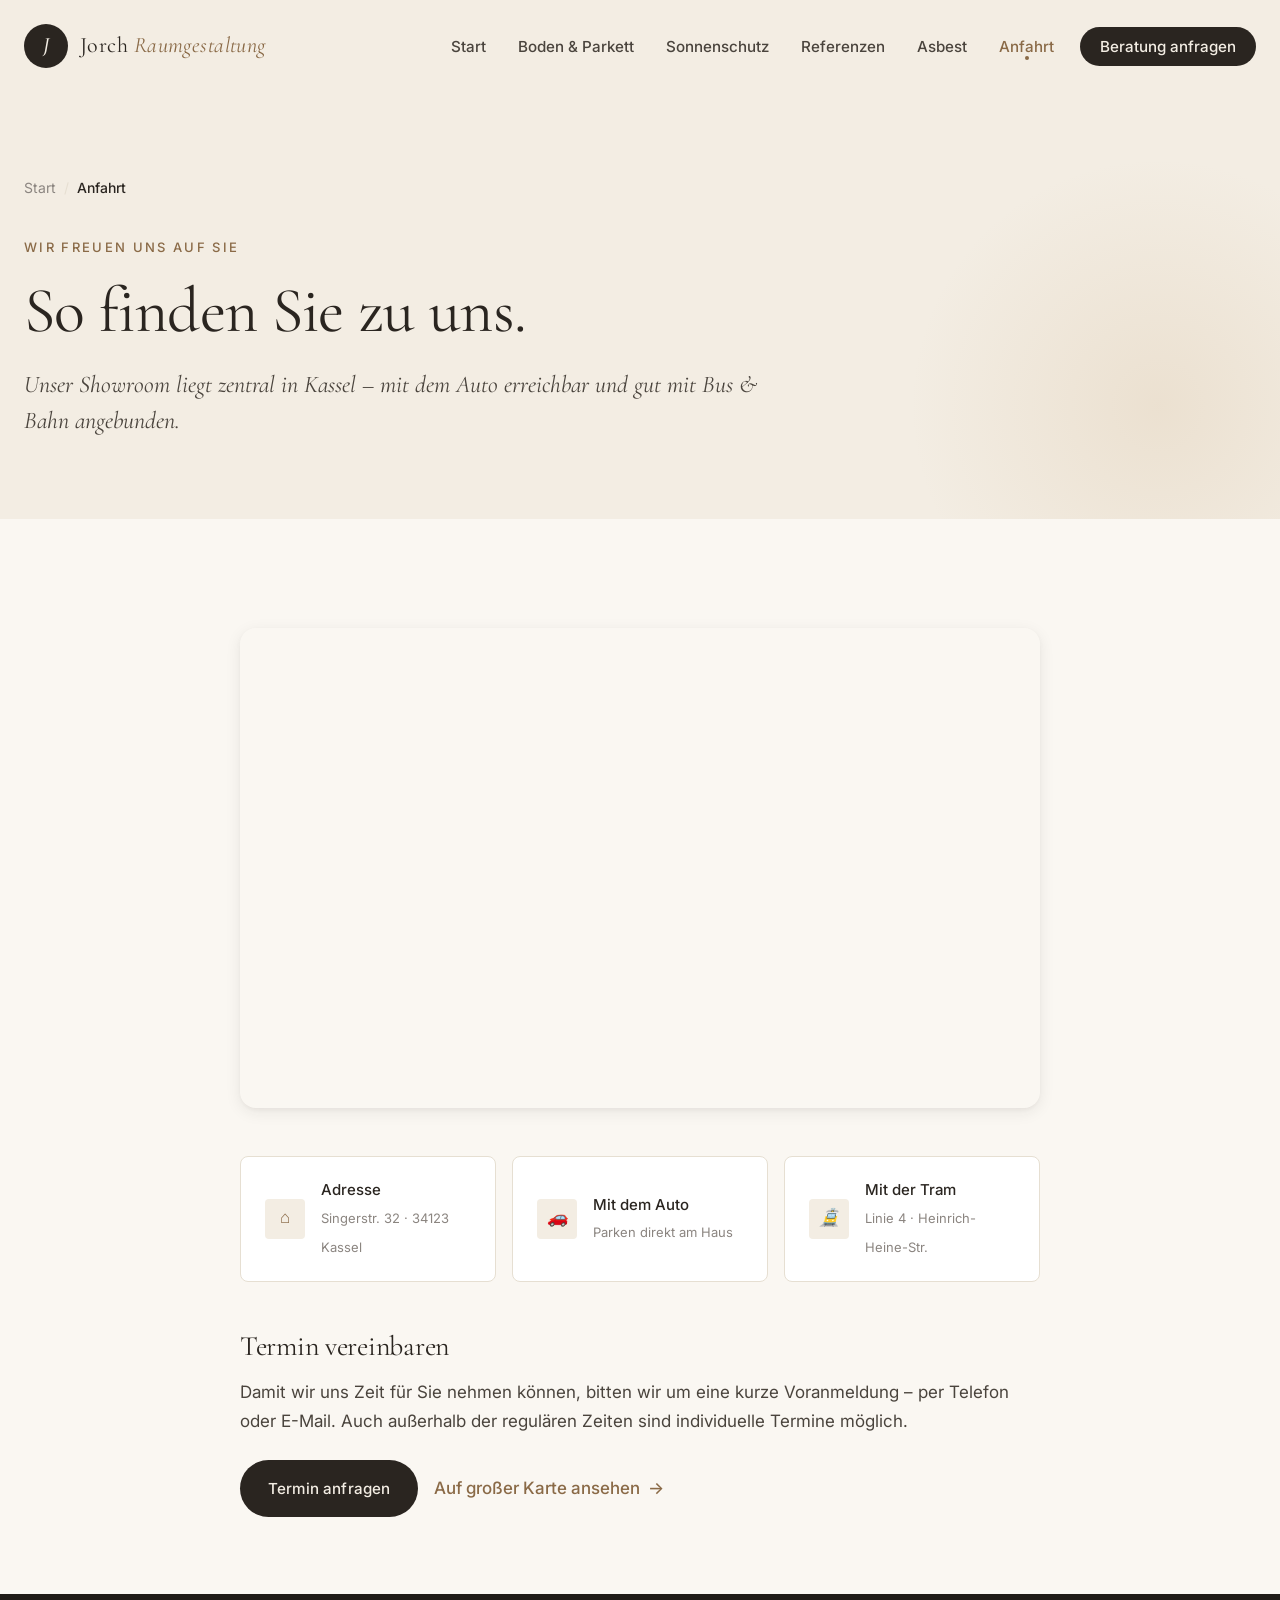
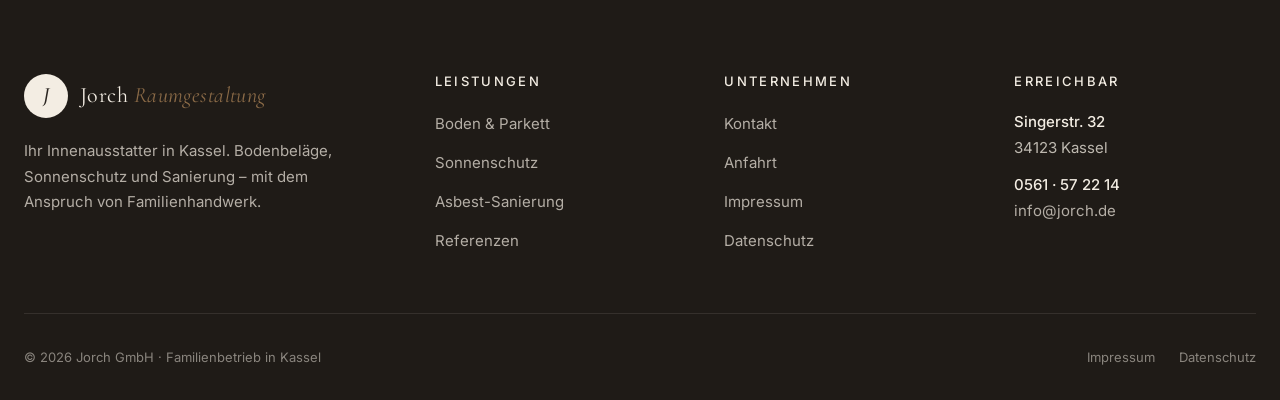
==== anfahrt/index.html @ 253e64a2 "Jorch GmbH website redesign - initial deploy" ====
<!DOCTYPE html>
<html lang="de">
<head>
<meta charset="utf-8">
<meta name="viewport" content="width=device-width, initial-scale=1.0">
<title>Anfahrt · Jorch GmbH Kassel</title>
<meta name="description" content="So finden Sie zu uns: Singerstr. 32, 34123 Kassel. Anfahrt mit Auto, Bahn oder zu Fuß.">

<link rel="preconnect" href="https://fonts.googleapis.com">
<link rel="preconnect" href="https://fonts.gstatic.com" crossorigin>
<link href="https://fonts.googleapis.com/css2?family=Cormorant+Garamond:ital,wght@0,400;0,500;0,600;1,400;1,500&family=Inter:wght@400;500;600&display=swap" rel="stylesheet">
<link href="/assets/css/style.css" rel="stylesheet">
</head>
<body>

<header class="site-header">
  <div class="container">
    <nav class="nav">
      <a href="/index.html" class="brand">
        <span class="brand-mark">J</span>
        <span class="brand-name">Jorch <span>Raumgestaltung</span></span>
      </a>
      <ul class="nav-menu">
        <li><a href="/index.html">Start</a></li>
        <li><a href="/boden-parkett/index.html">Boden &amp; Parkett</a></li>
        <li><a href="/sonnenschutz/index.html">Sonnenschutz</a></li>
        <li><a href="/vorher-nachher/index.html">Referenzen</a></li>
        <li><a href="/asbest/index.html">Asbest</a></li>
        <li><a href="/anfahrt/index.html" class="active">Anfahrt</a></li>
        <li><a href="/kontakt/index.html" class="nav-cta">Beratung anfragen</a></li>
      </ul>
      <button class="nav-toggle" aria-label="Menü"><span></span></button>
    </nav>
  </div>
</header>

<section class="subpage-hero">
  <div class="container">
    <div class="subpage-hero-content fade-up">
      <div class="breadcrumb">
        <a href="/index.html">Start</a>
        <span class="breadcrumb-sep">/</span>
        <span class="breadcrumb-current">Anfahrt</span>
      </div>
      <span class="eyebrow">Wir freuen uns auf Sie</span>
      <h1>So finden Sie zu uns.</h1>
      <p class="lede">Unser Showroom liegt zentral in Kassel – mit dem Auto erreichbar und gut mit Bus &amp; Bahn angebunden.</p>
    </div>
  </div>
</section>

<section class="subpage-content">
  <div class="container">
    <div class="content-block reveal">
      <div class="map-frame">
        <iframe
          src="https://www.openstreetmap.org/export/embed.html?bbox=9.5260%2C51.2880%2C9.5430%2C51.2960&amp;layer=mapnik&amp;marker=51.292185%2C9.534381"
          loading="lazy"
          title="Karte zur Jorch GmbH, Singerstraße 32, Kassel"></iframe>
      </div>

      <div class="materials">
        <div class="material-chip">
          <div class="material-chip-icon">⌂</div>
          <div>
            <strong>Adresse</strong>
            <span>Singerstr. 32 · 34123 Kassel</span>
          </div>
        </div>
        <div class="material-chip">
          <div class="material-chip-icon">🚗</div>
          <div>
            <strong>Mit dem Auto</strong>
            <span>Parken direkt am Haus</span>
          </div>
        </div>
        <div class="material-chip">
          <div class="material-chip-icon">🚊</div>
          <div>
            <strong>Mit der Tram</strong>
            <span>Linie 4 · Heinrich-Heine-Str.</span>
          </div>
        </div>
      </div>

      <h3>Termin vereinbaren</h3>
      <p>Damit wir uns Zeit für Sie nehmen können, bitten wir um eine kurze Voranmeldung – per Telefon oder E-Mail. Auch außerhalb der regulären Zeiten sind individuelle Termine möglich.</p>

      <div class="hero-actions" style="margin-top:1.5rem;">
        <a href="/kontakt/index.html" class="btn btn-primary">Termin anfragen</a>
        <a href="https://www.openstreetmap.org/?mlat=51.292185&amp;mlon=9.534381#map=18/51.292185/9.534381" target="_blank" rel="noopener" class="btn-link">Auf großer Karte ansehen</a>
      </div>
    </div>
  </div>
</section>

<footer class="site-footer">
  <div class="container">
    <div class="footer-grid">
      <div class="footer-brand">
        <div class="brand">
          <span class="brand-mark">J</span>
          <span class="brand-name">Jorch <span>Raumgestaltung</span></span>
        </div>
        <p>Ihr Innenausstatter in Kassel. Bodenbeläge, Sonnenschutz und Sanierung – mit dem Anspruch von Familienhandwerk.</p>
      </div>
      <div class="footer-col">
        <h4>Leistungen</h4>
        <ul>
          <li><a href="/boden-parkett/index.html">Boden &amp; Parkett</a></li>
          <li><a href="/sonnenschutz/index.html">Sonnenschutz</a></li>
          <li><a href="/asbest/index.html">Asbest-Sanierung</a></li>
          <li><a href="/vorher-nachher/index.html">Referenzen</a></li>
        </ul>
      </div>
      <div class="footer-col">
        <h4>Unternehmen</h4>
        <ul>
          <li><a href="/kontakt/index.html">Kontakt</a></li>
          <li><a href="/anfahrt/index.html">Anfahrt</a></li>
          <li><a href="/impressum/index.html">Impressum</a></li>
          <li><a href="/datenschutz/index.html">Datenschutz</a></li>
        </ul>
      </div>
      <div class="footer-col">
        <h4>Erreichbar</h4>
        <div class="footer-contact-line">
          <div>
            <strong>Singerstr. 32</strong>
            34123 Kassel
          </div>
        </div>
        <div class="footer-contact-line">
          <div>
            <strong>0561 · 57 22 14</strong>
            <a href="mailto:info@jorch.de">info@jorch.de</a>
          </div>
        </div>
      </div>
    </div>
    <div class="footer-bottom">
      <span>© 2026 Jorch GmbH · Familienbetrieb in Kassel</span>
      <div class="footer-bottom-links">
        <a href="/impressum/index.html">Impressum</a>
        <a href="/datenschutz/index.html">Datenschutz</a>
      </div>
    </div>
  </div>
</footer>

<script src="/assets/js/main.js"></script>
</body>
</html>
---- assets/css/style.css ----
/* ===========================================================
   Jorch GmbH – Raumgestaltung
   Modern, warm, handcrafted aesthetic
   =========================================================== */

:root {
  /* Warm earthy palette - inspired by natural wood, linen, stone */
  --color-bg: #faf7f2;
  --color-surface: #ffffff;
  --color-cream: #f3ede3;
  --color-sand: #e8ddc9;
  --color-clay: #c9a87c;
  --color-walnut: #8a6a47;
  --color-charcoal: #2a2520;
  --color-graphite: #4a443d;
  --color-muted: #8b8580;
  --color-line: #e6dfd2;

  --color-accent: #b8855a;
  --color-accent-dark: #9a6e47;

  --font-display: "Cormorant Garamond", "Playfair Display", Georgia, serif;
  --font-body: "Inter", -apple-system, BlinkMacSystemFont, "Segoe UI", sans-serif;

  --radius-sm: 4px;
  --radius-md: 8px;
  --radius-lg: 16px;

  --shadow-sm: 0 1px 3px rgba(42, 37, 32, 0.06), 0 1px 2px rgba(42, 37, 32, 0.04);
  --shadow-md: 0 4px 16px rgba(42, 37, 32, 0.08), 0 2px 4px rgba(42, 37, 32, 0.04);
  --shadow-lg: 0 24px 48px rgba(42, 37, 32, 0.12), 0 8px 16px rgba(42, 37, 32, 0.06);

  --max-width: 1280px;
  --content-width: 760px;

  --transition: 0.4s cubic-bezier(0.4, 0, 0.2, 1);
}

/* Reset */
*, *::before, *::after { box-sizing: border-box; margin: 0; padding: 0; }
html { scroll-behavior: smooth; -webkit-text-size-adjust: 100%; }
body {
  font-family: var(--font-body);
  font-size: 17px;
  line-height: 1.7;
  color: var(--color-graphite);
  background: var(--color-bg);
  -webkit-font-smoothing: antialiased;
  -moz-osx-font-smoothing: grayscale;
}
img, picture, svg { display: block; max-width: 100%; height: auto; }
a { color: var(--color-walnut); text-decoration: none; transition: color var(--transition); }
a:hover { color: var(--color-accent); }
button { font-family: inherit; cursor: pointer; border: none; background: none; }

/* Typography */
h1, h2, h3, h4 { font-family: var(--font-display); font-weight: 400; color: var(--color-charcoal); letter-spacing: -0.01em; line-height: 1.15; }
h1 { font-size: clamp(2.5rem, 5vw, 4.25rem); }
h2 { font-size: clamp(1.875rem, 3.5vw, 2.75rem); }
h3 { font-size: clamp(1.375rem, 2.2vw, 1.75rem); }
h4 { font-size: 1.15rem; font-weight: 500; font-family: var(--font-body); letter-spacing: 0.02em; text-transform: uppercase; }

.eyebrow {
  font-family: var(--font-body);
  font-size: 0.8125rem;
  letter-spacing: 0.18em;
  text-transform: uppercase;
  color: var(--color-walnut);
  font-weight: 500;
  margin-bottom: 1rem;
  display: inline-block;
}

.lede {
  font-family: var(--font-display);
  font-size: clamp(1.25rem, 2vw, 1.5rem);
  line-height: 1.5;
  color: var(--color-graphite);
  font-style: italic;
  font-weight: 400;
}

/* Container */
.container { width: 100%; max-width: var(--max-width); margin: 0 auto; padding: 0 1.5rem; }
.container-narrow { max-width: var(--content-width); margin: 0 auto; padding: 0 1.5rem; }

/* Section spacing */
.section { padding: clamp(4rem, 10vw, 8rem) 0; }
.section-tight { padding: clamp(3rem, 6vw, 5rem) 0; }

/* ===========================================================
   Header / Navigation
   =========================================================== */
.site-header {
  position: fixed;
  top: 0; left: 0; right: 0;
  z-index: 100;
  padding: 1.5rem 0;
  background: rgba(250, 247, 242, 0);
  transition: all var(--transition);
}
.site-header.scrolled {
  background: rgba(250, 247, 242, 0.95);
  backdrop-filter: saturate(180%) blur(20px);
  -webkit-backdrop-filter: saturate(180%) blur(20px);
  padding: 0.875rem 0;
  box-shadow: 0 1px 0 var(--color-line);
}
.nav { display: flex; align-items: center; justify-content: space-between; gap: 2rem; }
.brand { display: flex; align-items: center; gap: 0.75rem; }
.brand-mark {
  width: 44px; height: 44px;
  background: var(--color-charcoal);
  color: var(--color-cream);
  border-radius: 50%;
  display: grid;
  place-items: center;
  font-family: var(--font-display);
  font-size: 1.375rem;
  font-style: italic;
  font-weight: 500;
}
.brand-name {
  font-family: var(--font-display);
  font-size: 1.375rem;
  color: var(--color-charcoal);
  letter-spacing: 0.02em;
}
.brand-name span { font-style: italic; color: var(--color-walnut); }

.nav-menu { display: flex; align-items: center; gap: 0.25rem; list-style: none; }
.nav-menu a {
  color: var(--color-graphite);
  font-size: 0.95rem;
  font-weight: 500;
  padding: 0.5rem 0.875rem;
  border-radius: var(--radius-sm);
  transition: all 0.2s ease;
  position: relative;
}
.nav-menu a:hover { color: var(--color-charcoal); background: rgba(184, 133, 90, 0.08); }
.nav-menu a.active { color: var(--color-walnut); }
.nav-menu a.active::after {
  content: "";
  position: absolute;
  bottom: 0.25rem; left: 50%;
  transform: translateX(-50%);
  width: 4px; height: 4px;
  background: var(--color-walnut);
  border-radius: 50%;
}

.nav-cta {
  background: var(--color-charcoal);
  color: var(--color-cream) !important;
  padding: 0.625rem 1.25rem !important;
  border-radius: 999px !important;
  margin-left: 0.5rem;
  transition: all var(--transition);
}
.nav-cta:hover { background: var(--color-walnut) !important; transform: translateY(-1px); }

.nav-toggle {
  display: none;
  width: 44px; height: 44px;
  border-radius: 50%;
  background: var(--color-cream);
  align-items: center;
  justify-content: center;
}
.nav-toggle span {
  display: block;
  width: 18px; height: 1.5px;
  background: var(--color-charcoal);
  position: relative;
}
.nav-toggle span::before, .nav-toggle span::after {
  content: ""; position: absolute; left: 0;
  width: 18px; height: 1.5px;
  background: var(--color-charcoal);
  transition: transform var(--transition);
}
.nav-toggle span::before { top: -6px; }
.nav-toggle span::after { top: 6px; }

/* ===========================================================
   Hero
   =========================================================== */
.hero {
  position: relative;
  min-height: 100vh;
  display: flex;
  align-items: center;
  padding: 8rem 0 4rem;
  overflow: hidden;
  background: var(--color-cream);
}
.hero-grid {
  display: grid;
  grid-template-columns: 1.05fr 1fr;
  gap: clamp(2rem, 6vw, 5rem);
  align-items: center;
}
.hero-text { max-width: 600px; }
.hero h1 {
  font-size: clamp(2.75rem, 6vw, 5rem);
  font-weight: 400;
  margin-bottom: 1.5rem;
}
.hero h1 em {
  font-style: italic;
  color: var(--color-walnut);
  font-weight: 400;
}
.hero p {
  font-size: 1.125rem;
  color: var(--color-graphite);
  margin-bottom: 2.5rem;
  max-width: 520px;
  line-height: 1.7;
}
.hero-actions { display: flex; flex-wrap: wrap; gap: 1rem; align-items: center; }

.btn {
  display: inline-flex;
  align-items: center;
  gap: 0.625rem;
  padding: 1rem 1.75rem;
  border-radius: 999px;
  font-weight: 500;
  font-size: 0.95rem;
  letter-spacing: 0.01em;
  transition: all var(--transition);
  white-space: nowrap;
}
.btn-primary {
  background: var(--color-charcoal);
  color: var(--color-cream);
}
.btn-primary:hover {
  background: var(--color-walnut);
  color: var(--color-cream);
  transform: translateY(-2px);
  box-shadow: var(--shadow-md);
}
.btn-secondary {
  background: transparent;
  color: var(--color-charcoal);
  border: 1px solid var(--color-charcoal);
}
.btn-secondary:hover {
  background: var(--color-charcoal);
  color: var(--color-cream);
}
.btn-link {
  color: var(--color-walnut);
  font-weight: 500;
  display: inline-flex;
  align-items: center;
  gap: 0.5rem;
  position: relative;
}
.btn-link::after {
  content: "→";
  transition: transform var(--transition);
}
.btn-link:hover::after { transform: translateX(4px); }

.hero-visual {
  position: relative;
  height: clamp(400px, 60vh, 640px);
}
.hero-image-main, .hero-image-secondary {
  position: absolute;
  border-radius: var(--radius-lg);
  overflow: hidden;
  box-shadow: var(--shadow-lg);
}
.hero-image-main {
  top: 0; left: 0;
  width: 78%;
  height: 88%;
}
.hero-image-secondary {
  bottom: 0; right: 0;
  width: 56%;
  height: 50%;
  border: 8px solid var(--color-cream);
}
.hero-image-main img, .hero-image-secondary img {
  width: 100%;
  height: 100%;
  object-fit: cover;
}

.hero-badge {
  position: absolute;
  background: var(--color-cream);
  padding: 1rem 1.25rem;
  border-radius: var(--radius-md);
  box-shadow: var(--shadow-md);
  display: flex;
  align-items: center;
  gap: 0.875rem;
  z-index: 2;
}
.hero-badge.top-left { top: 2rem; left: -1rem; }
.hero-badge-icon {
  width: 40px; height: 40px;
  border-radius: 50%;
  background: var(--color-clay);
  color: var(--color-charcoal);
  display: grid;
  place-items: center;
  font-weight: 600;
}
.hero-badge-text strong { display: block; font-size: 0.95rem; color: var(--color-charcoal); }
.hero-badge-text small { color: var(--color-muted); font-size: 0.8125rem; }

.hero-meta {
  display: flex;
  gap: 2.5rem;
  margin-top: 3rem;
  padding-top: 2rem;
  border-top: 1px solid var(--color-line);
}
.hero-meta-item strong {
  display: block;
  font-family: var(--font-display);
  font-size: 2rem;
  color: var(--color-charcoal);
  font-weight: 500;
  line-height: 1;
  margin-bottom: 0.375rem;
}
.hero-meta-item span { color: var(--color-muted); font-size: 0.875rem; }

/* Decorative elements */
.hero::before {
  content: "";
  position: absolute;
  top: -10%; right: -5%;
  width: 400px; height: 400px;
  background: radial-gradient(circle, rgba(201, 168, 124, 0.15), transparent 70%);
  z-index: 0;
}

/* ===========================================================
   Section: Intro / About
   =========================================================== */
.intro {
  background: var(--color-bg);
  position: relative;
}
.intro-content {
  display: grid;
  grid-template-columns: 1fr 1.2fr;
  gap: clamp(2rem, 6vw, 5rem);
  align-items: center;
}
.intro-image {
  position: relative;
  border-radius: var(--radius-lg);
  overflow: hidden;
  aspect-ratio: 4/5;
}
.intro-image img { width: 100%; height: 100%; object-fit: cover; }
.intro-image::after {
  content: "";
  position: absolute;
  inset: 0;
  background: linear-gradient(135deg, transparent 60%, rgba(42, 37, 32, 0.3));
}
.intro-text p { margin-bottom: 1.5rem; font-size: 1.0625rem; color: var(--color-graphite); }
.intro-text p:first-of-type { font-size: 1.25rem; line-height: 1.6; color: var(--color-charcoal); }

.intro-quote {
  margin-top: 2.5rem;
  padding: 1.75rem 2rem;
  background: var(--color-cream);
  border-left: 3px solid var(--color-walnut);
  border-radius: 0 var(--radius-md) var(--radius-md) 0;
  font-family: var(--font-display);
  font-style: italic;
  font-size: 1.25rem;
  line-height: 1.5;
  color: var(--color-charcoal);
}
.intro-quote cite { display: block; margin-top: 0.75rem; font-size: 0.9rem; font-style: normal; color: var(--color-muted); font-family: var(--font-body); }

/* ===========================================================
   Services Grid
   =========================================================== */
.services {
  background: var(--color-cream);
}
.section-head {
  text-align: center;
  max-width: 720px;
  margin: 0 auto 4rem;
}
.section-head h2 { margin-bottom: 1rem; }
.section-head p { color: var(--color-muted); font-size: 1.0625rem; }

.services-grid {
  display: grid;
  grid-template-columns: repeat(3, 1fr);
  gap: 2rem;
}
.service-card {
  background: var(--color-surface);
  border-radius: var(--radius-lg);
  overflow: hidden;
  transition: all var(--transition);
  box-shadow: var(--shadow-sm);
  display: flex;
  flex-direction: column;
}
.service-card:hover {
  transform: translateY(-6px);
  box-shadow: var(--shadow-lg);
}
.service-card-image {
  aspect-ratio: 4/3;
  overflow: hidden;
  position: relative;
}
.service-card-image img {
  width: 100%; height: 100%;
  object-fit: cover;
  transition: transform 0.8s ease;
}
.service-card:hover .service-card-image img { transform: scale(1.05); }
.service-card-image::after {
  content: "";
  position: absolute; inset: 0;
  background: linear-gradient(180deg, transparent 50%, rgba(42, 37, 32, 0.2));
}
.service-card-body {
  padding: 2rem;
  flex: 1;
  display: flex;
  flex-direction: column;
}
.service-card h3 {
  margin-bottom: 0.875rem;
  font-size: 1.5rem;
}
.service-card p {
  color: var(--color-muted);
  margin-bottom: 1.5rem;
  flex: 1;
}
.service-tags {
  display: flex;
  flex-wrap: wrap;
  gap: 0.5rem;
  margin-bottom: 1.5rem;
}
.service-tag {
  background: var(--color-cream);
  color: var(--color-graphite);
  padding: 0.375rem 0.75rem;
  border-radius: 999px;
  font-size: 0.8125rem;
  font-weight: 500;
}

/* ===========================================================
   Process / Steps
   =========================================================== */
.process { background: var(--color-bg); }
.process-grid {
  display: grid;
  grid-template-columns: repeat(4, 1fr);
  gap: 2rem;
  position: relative;
}
.process-step {
  position: relative;
  padding-top: 3rem;
}
.process-step::before {
  content: "";
  position: absolute;
  top: 1rem; left: 0;
  right: -2rem;
  height: 1px;
  background: linear-gradient(90deg, var(--color-line) 50%, transparent 50%);
  background-size: 12px 1px;
}
.process-step:last-child::before { display: none; }
.process-step-num {
  position: absolute;
  top: 0; left: 0;
  width: 2.25rem; height: 2.25rem;
  background: var(--color-charcoal);
  color: var(--color-cream);
  border-radius: 50%;
  display: grid;
  place-items: center;
  font-family: var(--font-display);
  font-size: 1rem;
  font-weight: 500;
  font-style: italic;
}
.process-step h3 {
  font-size: 1.375rem;
  margin-bottom: 0.625rem;
}
.process-step p {
  color: var(--color-muted);
  font-size: 0.9375rem;
}

/* ===========================================================
   Gallery / Showcase
   =========================================================== */
.showcase { background: var(--color-cream); }
.showcase-filter {
  display: flex;
  justify-content: center;
  gap: 0.5rem;
  flex-wrap: wrap;
  margin-bottom: 3rem;
}
.filter-btn {
  padding: 0.625rem 1.25rem;
  border-radius: 999px;
  font-size: 0.875rem;
  font-weight: 500;
  color: var(--color-graphite);
  background: var(--color-surface);
  border: 1px solid var(--color-line);
  transition: all var(--transition);
}
.filter-btn:hover { background: var(--color-sand); border-color: var(--color-sand); }
.filter-btn.active { background: var(--color-charcoal); color: var(--color-cream); border-color: var(--color-charcoal); }

.gallery-grid {
  display: grid;
  grid-template-columns: repeat(4, 1fr);
  grid-auto-rows: 240px;
  gap: 1rem;
}
.gallery-item {
  position: relative;
  border-radius: var(--radius-md);
  overflow: hidden;
  cursor: pointer;
  transition: all var(--transition);
}
.gallery-item.large { grid-row: span 2; }
.gallery-item.wide { grid-column: span 2; }
.gallery-item img {
  width: 100%; height: 100%;
  object-fit: cover;
  transition: transform 0.6s ease;
}
.gallery-item:hover img { transform: scale(1.06); }
.gallery-item-overlay {
  position: absolute; inset: 0;
  background: linear-gradient(180deg, transparent 50%, rgba(42, 37, 32, 0.7));
  display: flex;
  align-items: flex-end;
  padding: 1.25rem;
  opacity: 0;
  transition: opacity var(--transition);
}
.gallery-item:hover .gallery-item-overlay { opacity: 1; }
.gallery-item-overlay span {
  color: var(--color-cream);
  font-family: var(--font-display);
  font-size: 1.125rem;
  font-style: italic;
}

/* ===========================================================
   Testimonials
   =========================================================== */
.testimonials { background: var(--color-bg); }
.testimonials-grid {
  display: grid;
  grid-template-columns: repeat(3, 1fr);
  gap: 2rem;
}
.testimonial-card {
  background: var(--color-surface);
  padding: 2.25rem;
  border-radius: var(--radius-lg);
  box-shadow: var(--shadow-sm);
  display: flex;
  flex-direction: column;
}
.testimonial-stars {
  color: var(--color-clay);
  font-size: 1rem;
  letter-spacing: 0.1em;
  margin-bottom: 1.25rem;
}
.testimonial-quote {
  font-family: var(--font-display);
  font-style: italic;
  font-size: 1.1875rem;
  line-height: 1.5;
  color: var(--color-charcoal);
  margin-bottom: 2rem;
  flex: 1;
}
.testimonial-author {
  display: flex;
  align-items: center;
  gap: 0.875rem;
  padding-top: 1.25rem;
  border-top: 1px solid var(--color-line);
}
.testimonial-avatar {
  width: 44px; height: 44px;
  border-radius: 50%;
  background: var(--color-clay);
  color: var(--color-cream);
  display: grid;
  place-items: center;
  font-weight: 600;
  font-size: 0.95rem;
}
.testimonial-author strong { display: block; color: var(--color-charcoal); font-size: 0.95rem; }
.testimonial-author span { color: var(--color-muted); font-size: 0.8125rem; }

/* ===========================================================
   CTA Banner
   =========================================================== */
.cta-banner {
  background: var(--color-charcoal);
  color: var(--color-cream);
  position: relative;
  overflow: hidden;
}
.cta-banner::before {
  content: "";
  position: absolute;
  top: -50%; right: -10%;
  width: 600px; height: 600px;
  background: radial-gradient(circle, rgba(184, 133, 90, 0.2), transparent 70%);
}
.cta-content {
  text-align: center;
  position: relative;
  max-width: 720px;
  margin: 0 auto;
}
.cta-content h2 { color: var(--color-cream); margin-bottom: 1.25rem; }
.cta-content p { color: rgba(243, 237, 227, 0.85); font-size: 1.125rem; margin-bottom: 2.5rem; }
.cta-banner .btn-primary {
  background: var(--color-cream);
  color: var(--color-charcoal);
}
.cta-banner .btn-primary:hover {
  background: var(--color-clay);
  color: var(--color-charcoal);
}

/* ===========================================================
   Footer
   =========================================================== */
.site-footer {
  background: #1f1b17;
  color: rgba(243, 237, 227, 0.75);
  padding: 5rem 0 2rem;
}
.footer-grid {
  display: grid;
  grid-template-columns: 1.5fr 1fr 1fr 1fr;
  gap: 3rem;
  margin-bottom: 3rem;
}
.footer-brand .brand-name { color: var(--color-cream); }
.footer-brand .brand-mark { background: var(--color-cream); color: var(--color-charcoal); }
.footer-brand p {
  margin-top: 1.25rem;
  color: rgba(243, 237, 227, 0.7);
  max-width: 320px;
  font-size: 0.9375rem;
}
.footer-col h4 {
  color: var(--color-cream);
  font-size: 0.8125rem;
  letter-spacing: 0.18em;
  margin-bottom: 1.25rem;
}
.footer-col ul { list-style: none; }
.footer-col li { margin-bottom: 0.625rem; }
.footer-col a { color: rgba(243, 237, 227, 0.7); font-size: 0.9375rem; }
.footer-col a:hover { color: var(--color-cream); }
.footer-contact-line {
  display: flex;
  gap: 0.75rem;
  align-items: flex-start;
  font-size: 0.9375rem;
  margin-bottom: 0.75rem;
}
.footer-contact-line strong { color: var(--color-cream); display: block; font-weight: 500; }
.footer-bottom {
  border-top: 1px solid rgba(243, 237, 227, 0.1);
  padding-top: 2rem;
  display: flex;
  justify-content: space-between;
  align-items: center;
  flex-wrap: wrap;
  gap: 1rem;
  font-size: 0.8125rem;
  color: rgba(243, 237, 227, 0.5);
}
.footer-bottom-links { display: flex; gap: 1.5rem; }
.footer-bottom-links a { color: rgba(243, 237, 227, 0.5); }
.footer-bottom-links a:hover { color: var(--color-cream); }

/* ===========================================================
   Subpage hero
   =========================================================== */
.subpage-hero {
  padding: 11rem 0 5rem;
  background: var(--color-cream);
  position: relative;
  overflow: hidden;
}
.subpage-hero::before {
  content: "";
  position: absolute;
  top: 30%; right: -10%;
  width: 500px; height: 500px;
  background: radial-gradient(circle, rgba(201, 168, 124, 0.18), transparent 70%);
}
.subpage-hero-content {
  position: relative;
  max-width: 760px;
}
.subpage-hero h1 { margin-bottom: 1.25rem; }
.subpage-hero .lede { color: var(--color-graphite); }
.breadcrumb {
  display: flex;
  align-items: center;
  gap: 0.5rem;
  font-size: 0.875rem;
  color: var(--color-muted);
  margin-bottom: 2rem;
}
.breadcrumb a { color: var(--color-muted); }
.breadcrumb a:hover { color: var(--color-walnut); }
.breadcrumb-sep { color: var(--color-line); }
.breadcrumb-current { color: var(--color-charcoal); font-weight: 500; }

/* Subpage content */
.subpage-content { padding: clamp(3rem, 6vw, 5rem) 0; }
.content-block { max-width: 800px; margin: 0 auto; }
.content-block p { margin-bottom: 1.5rem; }
.content-block ul {
  margin-bottom: 1.5rem;
  padding-left: 0;
  list-style: none;
}
.content-block ul li {
  position: relative;
  padding-left: 1.75rem;
  margin-bottom: 0.625rem;
}
.content-block ul li::before {
  content: "";
  position: absolute;
  left: 0; top: 0.7rem;
  width: 14px; height: 1px;
  background: var(--color-walnut);
}
.content-block h3 { margin-top: 2.5rem; margin-bottom: 1rem; }
.content-block h4 { margin-top: 2rem; margin-bottom: 0.75rem; color: var(--color-walnut); }
.content-block strong { color: var(--color-charcoal); font-weight: 600; }

/* Material chips */
.materials {
  display: grid;
  grid-template-columns: repeat(auto-fit, minmax(220px, 1fr));
  gap: 1rem;
  margin: 3rem 0;
}
.material-chip {
  background: var(--color-surface);
  padding: 1.25rem 1.5rem;
  border-radius: var(--radius-md);
  border: 1px solid var(--color-line);
  display: flex;
  align-items: center;
  gap: 1rem;
  transition: all var(--transition);
}
.material-chip:hover { border-color: var(--color-clay); transform: translateY(-2px); }
.material-chip-icon {
  width: 40px; height: 40px;
  background: var(--color-cream);
  border-radius: var(--radius-sm);
  display: grid;
  place-items: center;
  flex-shrink: 0;
  font-family: var(--font-display);
  font-style: italic;
  color: var(--color-walnut);
}
.material-chip strong { display: block; color: var(--color-charcoal); font-weight: 500; font-size: 0.9375rem; }
.material-chip span { color: var(--color-muted); font-size: 0.8125rem; }

/* ===========================================================
   Contact
   =========================================================== */
.contact-grid {
  display: grid;
  grid-template-columns: 1fr 1fr;
  gap: 4rem;
  align-items: start;
}
.contact-info { padding-top: 1rem; }
.contact-info h2 { margin-bottom: 1.5rem; }
.contact-card {
  background: var(--color-cream);
  padding: 2rem;
  border-radius: var(--radius-lg);
  margin-top: 2rem;
}
.contact-line {
  display: flex;
  align-items: center;
  gap: 1rem;
  padding: 0.875rem 0;
  border-bottom: 1px solid rgba(201, 168, 124, 0.2);
}
.contact-line:last-child { border-bottom: none; }
.contact-line-icon {
  width: 40px; height: 40px;
  background: var(--color-surface);
  border-radius: 50%;
  display: grid;
  place-items: center;
  flex-shrink: 0;
  color: var(--color-walnut);
  font-size: 1.125rem;
}
.contact-line-text strong { display: block; color: var(--color-charcoal); font-size: 0.9375rem; }
.contact-line-text span { color: var(--color-graphite); }

.form {
  background: var(--color-surface);
  padding: 2.5rem;
  border-radius: var(--radius-lg);
  box-shadow: var(--shadow-sm);
}
.form-row { display: grid; grid-template-columns: 1fr 1fr; gap: 1rem; margin-bottom: 1rem; }
.form-group { margin-bottom: 1rem; }
.form-group label {
  display: block;
  font-size: 0.8125rem;
  font-weight: 500;
  color: var(--color-graphite);
  margin-bottom: 0.5rem;
  letter-spacing: 0.02em;
}
.form-group input,
.form-group textarea {
  width: 100%;
  padding: 0.875rem 1rem;
  background: var(--color-bg);
  border: 1px solid var(--color-line);
  border-radius: var(--radius-md);
  font-family: inherit;
  font-size: 0.9375rem;
  color: var(--color-charcoal);
  transition: all var(--transition);
}
.form-group input:focus,
.form-group textarea:focus {
  outline: none;
  border-color: var(--color-walnut);
  background: var(--color-surface);
  box-shadow: 0 0 0 3px rgba(184, 133, 90, 0.1);
}
.form-group textarea { resize: vertical; min-height: 120px; }
.form-consent {
  font-size: 0.8125rem;
  color: var(--color-muted);
  margin-bottom: 1.5rem;
  line-height: 1.5;
}
.form button { width: 100%; justify-content: center; }

/* Map */
.map-frame {
  border-radius: var(--radius-lg);
  overflow: hidden;
  box-shadow: var(--shadow-md);
  margin: 2rem 0;
}
.map-frame iframe { width: 100%; height: 480px; border: 0; display: block; }

/* Lightbox gallery for products */
.product-gallery {
  display: grid;
  grid-template-columns: repeat(auto-fill, minmax(220px, 1fr));
  gap: 1rem;
  margin-top: 3rem;
}
.product-tile {
  aspect-ratio: 1;
  border-radius: var(--radius-md);
  overflow: hidden;
  position: relative;
  cursor: pointer;
  transition: all var(--transition);
}
.product-tile img {
  width: 100%; height: 100%;
  object-fit: cover;
  transition: transform 0.6s ease;
}
.product-tile:hover img { transform: scale(1.06); }
.product-tile-overlay {
  position: absolute; inset: 0;
  background: rgba(42, 37, 32, 0.4);
  display: grid; place-items: center;
  opacity: 0;
  transition: opacity var(--transition);
}
.product-tile:hover .product-tile-overlay { opacity: 1; }
.product-tile-overlay span {
  color: var(--color-cream);
  width: 44px; height: 44px;
  border: 1px solid var(--color-cream);
  border-radius: 50%;
  display: grid; place-items: center;
}

/* Lightbox modal */
.lightbox {
  position: fixed; inset: 0;
  background: rgba(20, 17, 14, 0.94);
  z-index: 1000;
  display: none;
  align-items: center;
  justify-content: center;
  padding: 2rem;
  cursor: zoom-out;
  backdrop-filter: blur(8px);
}
.lightbox.open { display: flex; }
.lightbox img {
  max-width: 100%;
  max-height: 100%;
  border-radius: var(--radius-md);
  box-shadow: 0 20px 60px rgba(0,0,0,0.5);
}
.lightbox-close {
  position: absolute;
  top: 1.5rem; right: 1.5rem;
  width: 44px; height: 44px;
  border-radius: 50%;
  background: rgba(255,255,255,0.1);
  color: var(--color-cream);
  display: grid; place-items: center;
  font-size: 1.5rem;
  cursor: pointer;
}
.lightbox-close:hover { background: rgba(255,255,255,0.2); }

/* Impressum table-style layout */
.legal-section {
  display: grid;
  grid-template-columns: 200px 1fr;
  gap: 2rem;
  padding: 1.5rem 0;
  border-bottom: 1px solid var(--color-line);
}
.legal-section:last-child { border-bottom: none; }
.legal-section h4 {
  color: var(--color-walnut);
  margin: 0;
  font-size: 0.8125rem;
  letter-spacing: 0.15em;
}
.legal-section p { margin: 0; }

/* Notice card */
.notice {
  background: var(--color-cream);
  border-left: 3px solid var(--color-clay);
  padding: 1.5rem 2rem;
  border-radius: 0 var(--radius-md) var(--radius-md) 0;
  margin: 2rem 0;
}
.notice strong { color: var(--color-walnut); display: block; margin-bottom: 0.375rem; }

/* ===========================================================
   Animations
   =========================================================== */
@keyframes fadeUp {
  from { opacity: 0; transform: translateY(20px); }
  to { opacity: 1; transform: translateY(0); }
}
.fade-up {
  opacity: 0;
  animation: fadeUp 0.8s ease forwards;
}
.fade-up.delay-1 { animation-delay: 0.1s; }
.fade-up.delay-2 { animation-delay: 0.2s; }
.fade-up.delay-3 { animation-delay: 0.3s; }

/* ===========================================================
   Responsive
   =========================================================== */
@media (max-width: 980px) {
  .hero-grid { grid-template-columns: 1fr; }
  .hero-visual { height: 460px; }
  .intro-content { grid-template-columns: 1fr; }
  .services-grid { grid-template-columns: repeat(2, 1fr); }
  .process-grid { grid-template-columns: repeat(2, 1fr); gap: 3rem 2rem; }
  .process-step::before { display: none; }
  .testimonials-grid { grid-template-columns: 1fr; }
  .gallery-grid { grid-template-columns: repeat(2, 1fr); }
  .footer-grid { grid-template-columns: 1fr 1fr; gap: 2.5rem; }
  .contact-grid { grid-template-columns: 1fr; gap: 2.5rem; }
}

@media (max-width: 640px) {
  .nav-menu { display: none; position: fixed; top: 70px; left: 0; right: 0; background: var(--color-surface); flex-direction: column; padding: 1.5rem; box-shadow: var(--shadow-lg); border-radius: 0 0 var(--radius-lg) var(--radius-lg); }
  .nav-menu.open { display: flex; }
  .nav-menu a { width: 100%; text-align: center; padding: 0.875rem; }
  .nav-cta { margin: 0.5rem 0 0; }
  .nav-toggle { display: flex; }

  .hero { padding-top: 7rem; min-height: auto; }
  .hero-visual { height: 360px; }
  .hero-image-secondary { width: 60%; }
  .hero-meta { gap: 1.5rem; }
  .hero-meta-item strong { font-size: 1.5rem; }

  .services-grid { grid-template-columns: 1fr; }
  .gallery-grid { grid-template-columns: 1fr; grid-auto-rows: 220px; }
  .gallery-item.wide { grid-column: span 1; }
  .footer-grid { grid-template-columns: 1fr; }
  .form-row { grid-template-columns: 1fr; }
  .legal-section { grid-template-columns: 1fr; gap: 0.5rem; }
  .form { padding: 1.75rem; }
  .nav-menu { display: none !important; }
  .nav-toggle { display: flex; }
}

/* Reveal on scroll */
.reveal { opacity: 0; transform: translateY(30px); transition: all 0.8s cubic-bezier(0.16, 1, 0.3, 1); }
.reveal.visible { opacity: 1; transform: translateY(0); }
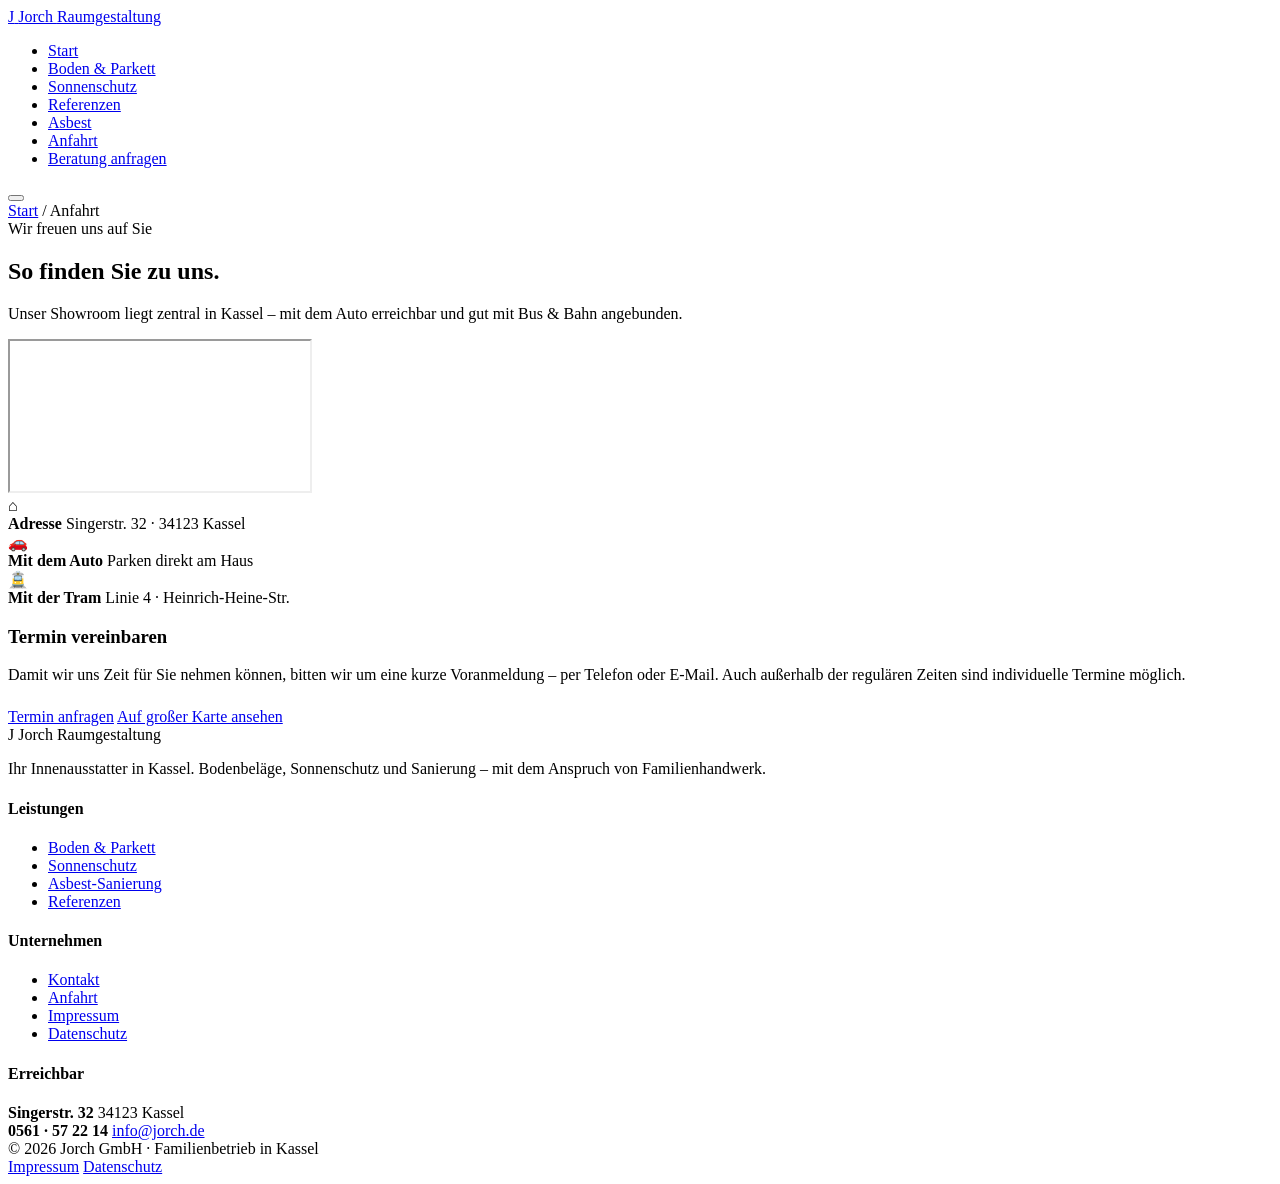
==== commit 72be4c86: "Adjust paths for GitHub Pages subpath deployment" ====
--- a/anfahrt/index.html
+++ b/anfahrt/index.html
@@ -9,25 +9,25 @@
 <link rel="preconnect" href="https://fonts.googleapis.com">
 <link rel="preconnect" href="https://fonts.gstatic.com" crossorigin>
 <link href="https://fonts.googleapis.com/css2?family=Cormorant+Garamond:ital,wght@0,400;0,500;0,600;1,400;1,500&family=Inter:wght@400;500;600&display=swap" rel="stylesheet">
-<link href="/assets/css/style.css" rel="stylesheet">
+<link href="/jorch-website/assets/css/style.css" rel="stylesheet">
 </head>
 <body>
 
 <header class="site-header">
   <div class="container">
     <nav class="nav">
-      <a href="/index.html" class="brand">
+      <a href="/jorch-website/index.html" class="brand">
         <span class="brand-mark">J</span>
         <span class="brand-name">Jorch <span>Raumgestaltung</span></span>
       </a>
       <ul class="nav-menu">
-        <li><a href="/index.html">Start</a></li>
-        <li><a href="/boden-parkett/index.html">Boden &amp; Parkett</a></li>
-        <li><a href="/sonnenschutz/index.html">Sonnenschutz</a></li>
-        <li><a href="/vorher-nachher/index.html">Referenzen</a></li>
-        <li><a href="/asbest/index.html">Asbest</a></li>
-        <li><a href="/anfahrt/index.html" class="active">Anfahrt</a></li>
-        <li><a href="/kontakt/index.html" class="nav-cta">Beratung anfragen</a></li>
+        <li><a href="/jorch-website/index.html">Start</a></li>
+        <li><a href="/jorch-website/boden-parkett/index.html">Boden &amp; Parkett</a></li>
+        <li><a href="/jorch-website/sonnenschutz/index.html">Sonnenschutz</a></li>
+        <li><a href="/jorch-website/vorher-nachher/index.html">Referenzen</a></li>
+        <li><a href="/jorch-website/asbest/index.html">Asbest</a></li>
+        <li><a href="/jorch-website/anfahrt/index.html" class="active">Anfahrt</a></li>
+        <li><a href="/jorch-website/kontakt/index.html" class="nav-cta">Beratung anfragen</a></li>
       </ul>
       <button class="nav-toggle" aria-label="Menü"><span></span></button>
     </nav>
@@ -38,7 +38,7 @@
   <div class="container">
     <div class="subpage-hero-content fade-up">
       <div class="breadcrumb">
-        <a href="/index.html">Start</a>
+        <a href="/jorch-website/index.html">Start</a>
         <span class="breadcrumb-sep">/</span>
         <span class="breadcrumb-current">Anfahrt</span>
       </div>
@@ -87,7 +87,7 @@
       <p>Damit wir uns Zeit für Sie nehmen können, bitten wir um eine kurze Voranmeldung – per Telefon oder E-Mail. Auch außerhalb der regulären Zeiten sind individuelle Termine möglich.</p>
 
       <div class="hero-actions" style="margin-top:1.5rem;">
-        <a href="/kontakt/index.html" class="btn btn-primary">Termin anfragen</a>
+        <a href="/jorch-website/kontakt/index.html" class="btn btn-primary">Termin anfragen</a>
         <a href="https://www.openstreetmap.org/?mlat=51.292185&amp;mlon=9.534381#map=18/51.292185/9.534381" target="_blank" rel="noopener" class="btn-link">Auf großer Karte ansehen</a>
       </div>
     </div>
@@ -107,19 +107,19 @@
       <div class="footer-col">
         <h4>Leistungen</h4>
         <ul>
-          <li><a href="/boden-parkett/index.html">Boden &amp; Parkett</a></li>
-          <li><a href="/sonnenschutz/index.html">Sonnenschutz</a></li>
-          <li><a href="/asbest/index.html">Asbest-Sanierung</a></li>
-          <li><a href="/vorher-nachher/index.html">Referenzen</a></li>
+          <li><a href="/jorch-website/boden-parkett/index.html">Boden &amp; Parkett</a></li>
+          <li><a href="/jorch-website/sonnenschutz/index.html">Sonnenschutz</a></li>
+          <li><a href="/jorch-website/asbest/index.html">Asbest-Sanierung</a></li>
+          <li><a href="/jorch-website/vorher-nachher/index.html">Referenzen</a></li>
         </ul>
       </div>
       <div class="footer-col">
         <h4>Unternehmen</h4>
         <ul>
-          <li><a href="/kontakt/index.html">Kontakt</a></li>
-          <li><a href="/anfahrt/index.html">Anfahrt</a></li>
-          <li><a href="/impressum/index.html">Impressum</a></li>
-          <li><a href="/datenschutz/index.html">Datenschutz</a></li>
+          <li><a href="/jorch-website/kontakt/index.html">Kontakt</a></li>
+          <li><a href="/jorch-website/anfahrt/index.html">Anfahrt</a></li>
+          <li><a href="/jorch-website/impressum/index.html">Impressum</a></li>
+          <li><a href="/jorch-website/datenschutz/index.html">Datenschutz</a></li>
         </ul>
       </div>
       <div class="footer-col">
@@ -141,13 +141,13 @@
     <div class="footer-bottom">
       <span>© 2026 Jorch GmbH · Familienbetrieb in Kassel</span>
       <div class="footer-bottom-links">
-        <a href="/impressum/index.html">Impressum</a>
-        <a href="/datenschutz/index.html">Datenschutz</a>
+        <a href="/jorch-website/impressum/index.html">Impressum</a>
+        <a href="/jorch-website/datenschutz/index.html">Datenschutz</a>
       </div>
     </div>
   </div>
 </footer>
 
-<script src="/assets/js/main.js"></script>
+<script src="/jorch-website/assets/js/main.js"></script>
 </body>
 </html>
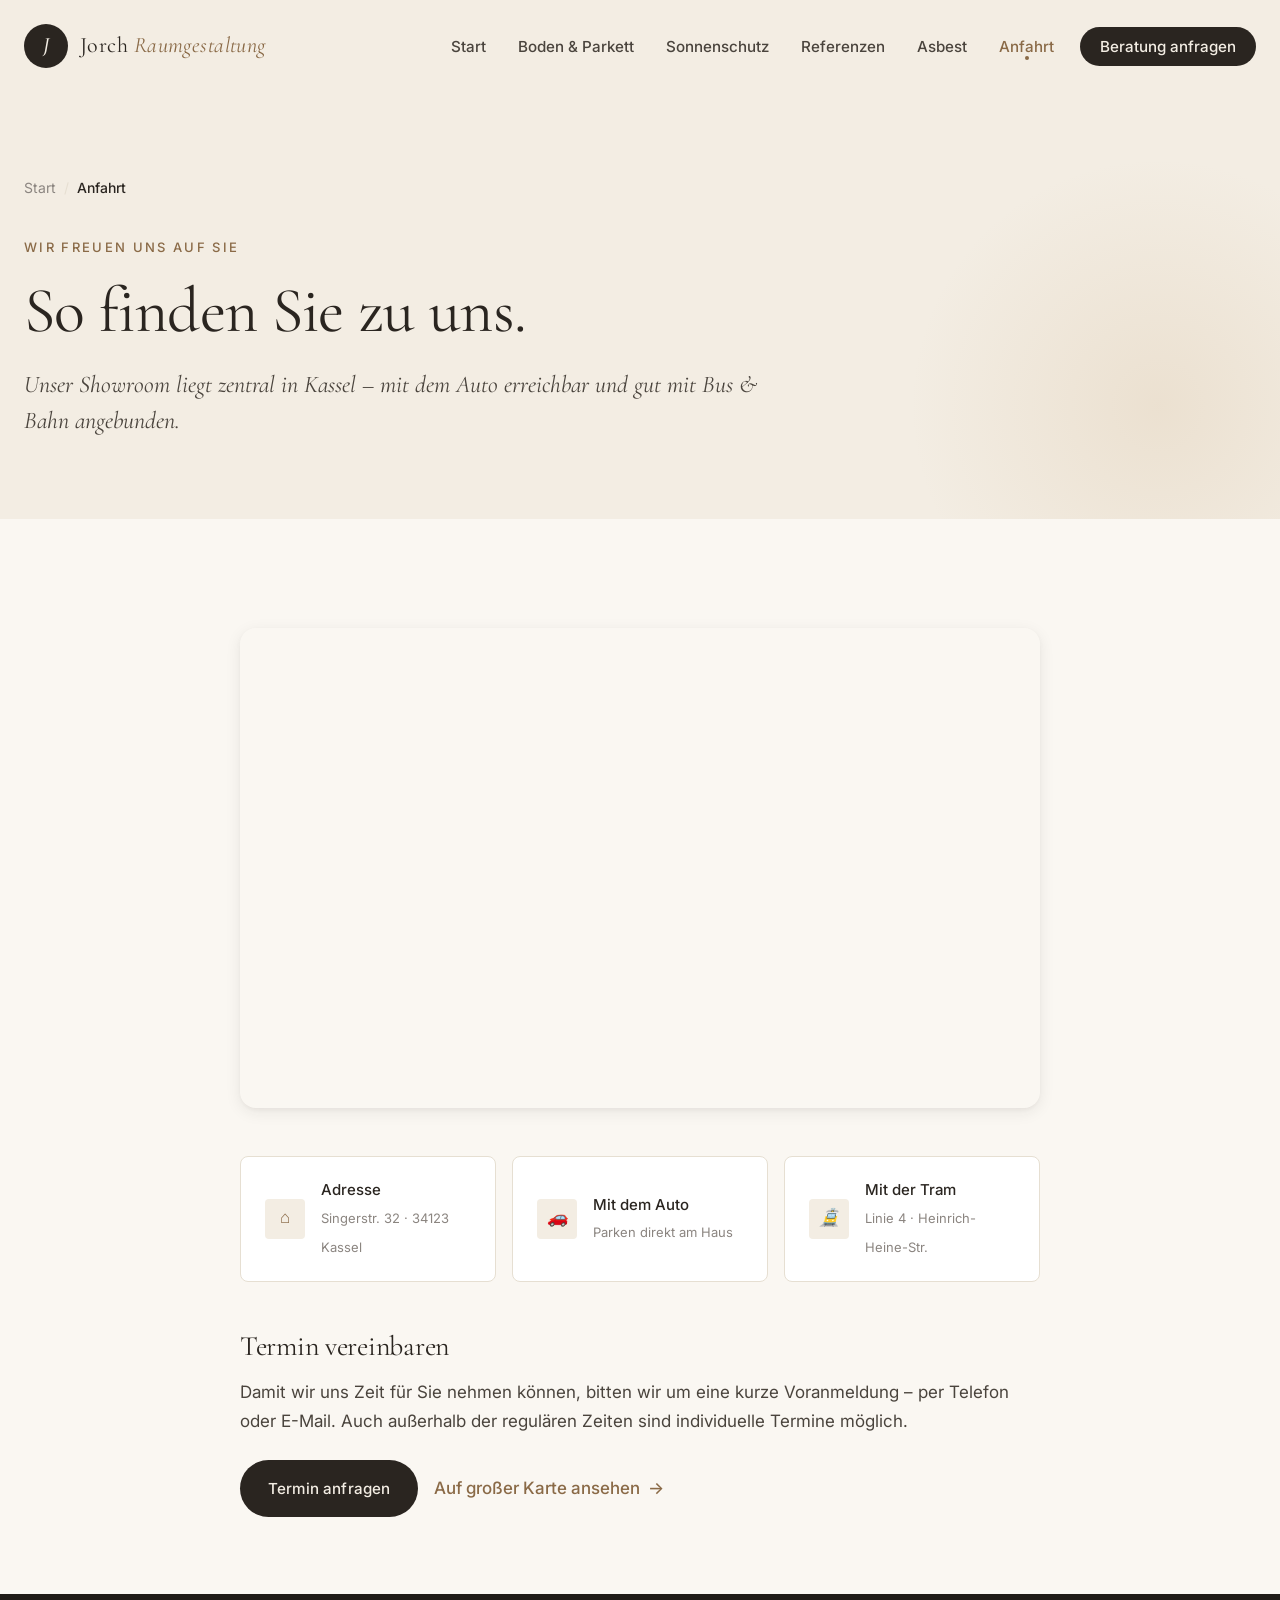
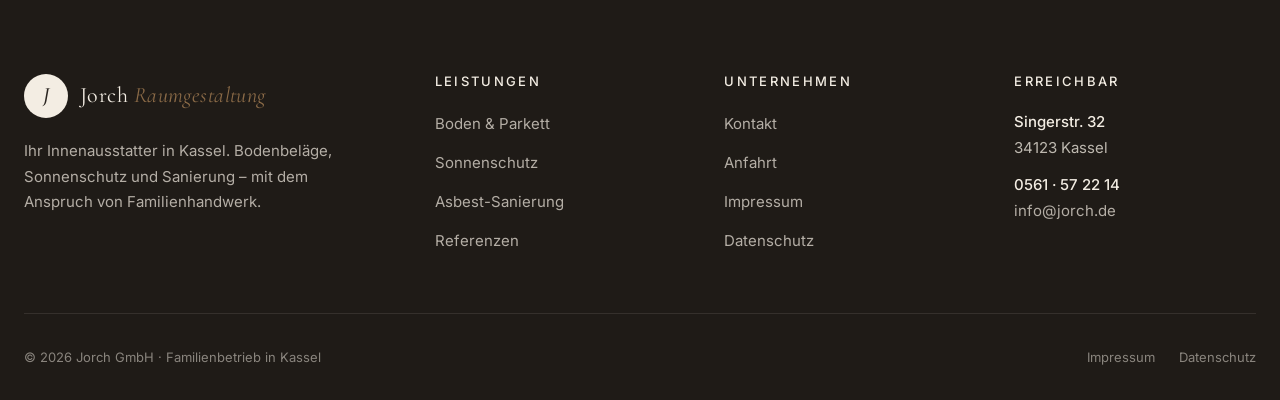
==== commit 26d52303: "Use root-relative paths for flexible deployment" ====
--- a/anfahrt/index.html
+++ b/anfahrt/index.html
@@ -9,25 +9,25 @@
 <link rel="preconnect" href="https://fonts.googleapis.com">
 <link rel="preconnect" href="https://fonts.gstatic.com" crossorigin>
 <link href="https://fonts.googleapis.com/css2?family=Cormorant+Garamond:ital,wght@0,400;0,500;0,600;1,400;1,500&family=Inter:wght@400;500;600&display=swap" rel="stylesheet">
-<link href="/jorch-website/assets/css/style.css" rel="stylesheet">
+<link href="/assets/css/style.css" rel="stylesheet">
 </head>
 <body>
 
 <header class="site-header">
   <div class="container">
     <nav class="nav">
-      <a href="/jorch-website/index.html" class="brand">
+      <a href="/index.html" class="brand">
         <span class="brand-mark">J</span>
         <span class="brand-name">Jorch <span>Raumgestaltung</span></span>
       </a>
       <ul class="nav-menu">
-        <li><a href="/jorch-website/index.html">Start</a></li>
-        <li><a href="/jorch-website/boden-parkett/index.html">Boden &amp; Parkett</a></li>
-        <li><a href="/jorch-website/sonnenschutz/index.html">Sonnenschutz</a></li>
-        <li><a href="/jorch-website/vorher-nachher/index.html">Referenzen</a></li>
-        <li><a href="/jorch-website/asbest/index.html">Asbest</a></li>
-        <li><a href="/jorch-website/anfahrt/index.html" class="active">Anfahrt</a></li>
-        <li><a href="/jorch-website/kontakt/index.html" class="nav-cta">Beratung anfragen</a></li>
+        <li><a href="/index.html">Start</a></li>
+        <li><a href="/boden-parkett/index.html">Boden &amp; Parkett</a></li>
+        <li><a href="/sonnenschutz/index.html">Sonnenschutz</a></li>
+        <li><a href="/vorher-nachher/index.html">Referenzen</a></li>
+        <li><a href="/asbest/index.html">Asbest</a></li>
+        <li><a href="/anfahrt/index.html" class="active">Anfahrt</a></li>
+        <li><a href="/kontakt/index.html" class="nav-cta">Beratung anfragen</a></li>
       </ul>
       <button class="nav-toggle" aria-label="Menü"><span></span></button>
     </nav>
@@ -38,7 +38,7 @@
   <div class="container">
     <div class="subpage-hero-content fade-up">
       <div class="breadcrumb">
-        <a href="/jorch-website/index.html">Start</a>
+        <a href="/index.html">Start</a>
         <span class="breadcrumb-sep">/</span>
         <span class="breadcrumb-current">Anfahrt</span>
       </div>
@@ -87,7 +87,7 @@
       <p>Damit wir uns Zeit für Sie nehmen können, bitten wir um eine kurze Voranmeldung – per Telefon oder E-Mail. Auch außerhalb der regulären Zeiten sind individuelle Termine möglich.</p>
 
       <div class="hero-actions" style="margin-top:1.5rem;">
-        <a href="/jorch-website/kontakt/index.html" class="btn btn-primary">Termin anfragen</a>
+        <a href="/kontakt/index.html" class="btn btn-primary">Termin anfragen</a>
         <a href="https://www.openstreetmap.org/?mlat=51.292185&amp;mlon=9.534381#map=18/51.292185/9.534381" target="_blank" rel="noopener" class="btn-link">Auf großer Karte ansehen</a>
       </div>
     </div>
@@ -107,19 +107,19 @@
       <div class="footer-col">
         <h4>Leistungen</h4>
         <ul>
-          <li><a href="/jorch-website/boden-parkett/index.html">Boden &amp; Parkett</a></li>
-          <li><a href="/jorch-website/sonnenschutz/index.html">Sonnenschutz</a></li>
-          <li><a href="/jorch-website/asbest/index.html">Asbest-Sanierung</a></li>
-          <li><a href="/jorch-website/vorher-nachher/index.html">Referenzen</a></li>
+          <li><a href="/boden-parkett/index.html">Boden &amp; Parkett</a></li>
+          <li><a href="/sonnenschutz/index.html">Sonnenschutz</a></li>
+          <li><a href="/asbest/index.html">Asbest-Sanierung</a></li>
+          <li><a href="/vorher-nachher/index.html">Referenzen</a></li>
         </ul>
       </div>
       <div class="footer-col">
         <h4>Unternehmen</h4>
         <ul>
-          <li><a href="/jorch-website/kontakt/index.html">Kontakt</a></li>
-          <li><a href="/jorch-website/anfahrt/index.html">Anfahrt</a></li>
-          <li><a href="/jorch-website/impressum/index.html">Impressum</a></li>
-          <li><a href="/jorch-website/datenschutz/index.html">Datenschutz</a></li>
+          <li><a href="/kontakt/index.html">Kontakt</a></li>
+          <li><a href="/anfahrt/index.html">Anfahrt</a></li>
+          <li><a href="/impressum/index.html">Impressum</a></li>
+          <li><a href="/datenschutz/index.html">Datenschutz</a></li>
         </ul>
       </div>
       <div class="footer-col">
@@ -141,13 +141,13 @@
     <div class="footer-bottom">
       <span>© 2026 Jorch GmbH · Familienbetrieb in Kassel</span>
       <div class="footer-bottom-links">
-        <a href="/jorch-website/impressum/index.html">Impressum</a>
-        <a href="/jorch-website/datenschutz/index.html">Datenschutz</a>
+        <a href="/impressum/index.html">Impressum</a>
+        <a href="/datenschutz/index.html">Datenschutz</a>
       </div>
     </div>
   </div>
 </footer>
 
-<script src="/jorch-website/assets/js/main.js"></script>
+<script src="/assets/js/main.js"></script>
 </body>
 </html>
--- a/assets/css/style.css
+++ b/assets/css/style.css
@@ -0,0 +1,1054 @@
+/* ===========================================================
+   Jorch GmbH – Raumgestaltung
+   Modern, warm, handcrafted aesthetic
+   =========================================================== */
+
+:root {
+  /* Warm earthy palette - inspired by natural wood, linen, stone */
+  --color-bg: #faf7f2;
+  --color-surface: #ffffff;
+  --color-cream: #f3ede3;
+  --color-sand: #e8ddc9;
+  --color-clay: #c9a87c;
+  --color-walnut: #8a6a47;
+  --color-charcoal: #2a2520;
+  --color-graphite: #4a443d;
+  --color-muted: #8b8580;
+  --color-line: #e6dfd2;
+
+  --color-accent: #b8855a;
+  --color-accent-dark: #9a6e47;
+
+  --font-display: "Cormorant Garamond", "Playfair Display", Georgia, serif;
+  --font-body: "Inter", -apple-system, BlinkMacSystemFont, "Segoe UI", sans-serif;
+
+  --radius-sm: 4px;
+  --radius-md: 8px;
+  --radius-lg: 16px;
+
+  --shadow-sm: 0 1px 3px rgba(42, 37, 32, 0.06), 0 1px 2px rgba(42, 37, 32, 0.04);
+  --shadow-md: 0 4px 16px rgba(42, 37, 32, 0.08), 0 2px 4px rgba(42, 37, 32, 0.04);
+  --shadow-lg: 0 24px 48px rgba(42, 37, 32, 0.12), 0 8px 16px rgba(42, 37, 32, 0.06);
+
+  --max-width: 1280px;
+  --content-width: 760px;
+
+  --transition: 0.4s cubic-bezier(0.4, 0, 0.2, 1);
+}
+
+/* Reset */
+*, *::before, *::after { box-sizing: border-box; margin: 0; padding: 0; }
+html { scroll-behavior: smooth; -webkit-text-size-adjust: 100%; }
+body {
+  font-family: var(--font-body);
+  font-size: 17px;
+  line-height: 1.7;
+  color: var(--color-graphite);
+  background: var(--color-bg);
+  -webkit-font-smoothing: antialiased;
+  -moz-osx-font-smoothing: grayscale;
+}
+img, picture, svg { display: block; max-width: 100%; height: auto; }
+a { color: var(--color-walnut); text-decoration: none; transition: color var(--transition); }
+a:hover { color: var(--color-accent); }
+button { font-family: inherit; cursor: pointer; border: none; background: none; }
+
+/* Typography */
+h1, h2, h3, h4 { font-family: var(--font-display); font-weight: 400; color: var(--color-charcoal); letter-spacing: -0.01em; line-height: 1.15; }
+h1 { font-size: clamp(2.5rem, 5vw, 4.25rem); }
+h2 { font-size: clamp(1.875rem, 3.5vw, 2.75rem); }
+h3 { font-size: clamp(1.375rem, 2.2vw, 1.75rem); }
+h4 { font-size: 1.15rem; font-weight: 500; font-family: var(--font-body); letter-spacing: 0.02em; text-transform: uppercase; }
+
+.eyebrow {
+  font-family: var(--font-body);
+  font-size: 0.8125rem;
+  letter-spacing: 0.18em;
+  text-transform: uppercase;
+  color: var(--color-walnut);
+  font-weight: 500;
+  margin-bottom: 1rem;
+  display: inline-block;
+}
+
+.lede {
+  font-family: var(--font-display);
+  font-size: clamp(1.25rem, 2vw, 1.5rem);
+  line-height: 1.5;
+  color: var(--color-graphite);
+  font-style: italic;
+  font-weight: 400;
+}
+
+/* Container */
+.container { width: 100%; max-width: var(--max-width); margin: 0 auto; padding: 0 1.5rem; }
+.container-narrow { max-width: var(--content-width); margin: 0 auto; padding: 0 1.5rem; }
+
+/* Section spacing */
+.section { padding: clamp(4rem, 10vw, 8rem) 0; }
+.section-tight { padding: clamp(3rem, 6vw, 5rem) 0; }
+
+/* ===========================================================
+   Header / Navigation
+   =========================================================== */
+.site-header {
+  position: fixed;
+  top: 0; left: 0; right: 0;
+  z-index: 100;
+  padding: 1.5rem 0;
+  background: rgba(250, 247, 242, 0);
+  transition: all var(--transition);
+}
+.site-header.scrolled {
+  background: rgba(250, 247, 242, 0.95);
+  backdrop-filter: saturate(180%) blur(20px);
+  -webkit-backdrop-filter: saturate(180%) blur(20px);
+  padding: 0.875rem 0;
+  box-shadow: 0 1px 0 var(--color-line);
+}
+.nav { display: flex; align-items: center; justify-content: space-between; gap: 2rem; }
+.brand { display: flex; align-items: center; gap: 0.75rem; }
+.brand-mark {
+  width: 44px; height: 44px;
+  background: var(--color-charcoal);
+  color: var(--color-cream);
+  border-radius: 50%;
+  display: grid;
+  place-items: center;
+  font-family: var(--font-display);
+  font-size: 1.375rem;
+  font-style: italic;
+  font-weight: 500;
+}
+.brand-name {
+  font-family: var(--font-display);
+  font-size: 1.375rem;
+  color: var(--color-charcoal);
+  letter-spacing: 0.02em;
+}
+.brand-name span { font-style: italic; color: var(--color-walnut); }
+
+.nav-menu { display: flex; align-items: center; gap: 0.25rem; list-style: none; }
+.nav-menu a {
+  color: var(--color-graphite);
+  font-size: 0.95rem;
+  font-weight: 500;
+  padding: 0.5rem 0.875rem;
+  border-radius: var(--radius-sm);
+  transition: all 0.2s ease;
+  position: relative;
+}
+.nav-menu a:hover { color: var(--color-charcoal); background: rgba(184, 133, 90, 0.08); }
+.nav-menu a.active { color: var(--color-walnut); }
+.nav-menu a.active::after {
+  content: "";
+  position: absolute;
+  bottom: 0.25rem; left: 50%;
+  transform: translateX(-50%);
+  width: 4px; height: 4px;
+  background: var(--color-walnut);
+  border-radius: 50%;
+}
+
+.nav-cta {
+  background: var(--color-charcoal);
+  color: var(--color-cream) !important;
+  padding: 0.625rem 1.25rem !important;
+  border-radius: 999px !important;
+  margin-left: 0.5rem;
+  transition: all var(--transition);
+}
+.nav-cta:hover { background: var(--color-walnut) !important; transform: translateY(-1px); }
+
+.nav-toggle {
+  display: none;
+  width: 44px; height: 44px;
+  border-radius: 50%;
+  background: var(--color-cream);
+  align-items: center;
+  justify-content: center;
+}
+.nav-toggle span {
+  display: block;
+  width: 18px; height: 1.5px;
+  background: var(--color-charcoal);
+  position: relative;
+}
+.nav-toggle span::before, .nav-toggle span::after {
+  content: ""; position: absolute; left: 0;
+  width: 18px; height: 1.5px;
+  background: var(--color-charcoal);
+  transition: transform var(--transition);
+}
+.nav-toggle span::before { top: -6px; }
+.nav-toggle span::after { top: 6px; }
+
+/* ===========================================================
+   Hero
+   =========================================================== */
+.hero {
+  position: relative;
+  min-height: 100vh;
+  display: flex;
+  align-items: center;
+  padding: 8rem 0 4rem;
+  overflow: hidden;
+  background: var(--color-cream);
+}
+.hero-grid {
+  display: grid;
+  grid-template-columns: 1.05fr 1fr;
+  gap: clamp(2rem, 6vw, 5rem);
+  align-items: center;
+}
+.hero-text { max-width: 600px; }
+.hero h1 {
+  font-size: clamp(2.75rem, 6vw, 5rem);
+  font-weight: 400;
+  margin-bottom: 1.5rem;
+}
+.hero h1 em {
+  font-style: italic;
+  color: var(--color-walnut);
+  font-weight: 400;
+}
+.hero p {
+  font-size: 1.125rem;
+  color: var(--color-graphite);
+  margin-bottom: 2.5rem;
+  max-width: 520px;
+  line-height: 1.7;
+}
+.hero-actions { display: flex; flex-wrap: wrap; gap: 1rem; align-items: center; }
+
+.btn {
+  display: inline-flex;
+  align-items: center;
+  gap: 0.625rem;
+  padding: 1rem 1.75rem;
+  border-radius: 999px;
+  font-weight: 500;
+  font-size: 0.95rem;
+  letter-spacing: 0.01em;
+  transition: all var(--transition);
+  white-space: nowrap;
+}
+.btn-primary {
+  background: var(--color-charcoal);
+  color: var(--color-cream);
+}
+.btn-primary:hover {
+  background: var(--color-walnut);
+  color: var(--color-cream);
+  transform: translateY(-2px);
+  box-shadow: var(--shadow-md);
+}
+.btn-secondary {
+  background: transparent;
+  color: var(--color-charcoal);
+  border: 1px solid var(--color-charcoal);
+}
+.btn-secondary:hover {
+  background: var(--color-charcoal);
+  color: var(--color-cream);
+}
+.btn-link {
+  color: var(--color-walnut);
+  font-weight: 500;
+  display: inline-flex;
+  align-items: center;
+  gap: 0.5rem;
+  position: relative;
+}
+.btn-link::after {
+  content: "→";
+  transition: transform var(--transition);
+}
+.btn-link:hover::after { transform: translateX(4px); }
+
+.hero-visual {
+  position: relative;
+  height: clamp(400px, 60vh, 640px);
+}
+.hero-image-main, .hero-image-secondary {
+  position: absolute;
+  border-radius: var(--radius-lg);
+  overflow: hidden;
+  box-shadow: var(--shadow-lg);
+}
+.hero-image-main {
+  top: 0; left: 0;
+  width: 78%;
+  height: 88%;
+}
+.hero-image-secondary {
+  bottom: 0; right: 0;
+  width: 56%;
+  height: 50%;
+  border: 8px solid var(--color-cream);
+}
+.hero-image-main img, .hero-image-secondary img {
+  width: 100%;
+  height: 100%;
+  object-fit: cover;
+}
+
+.hero-badge {
+  position: absolute;
+  background: var(--color-cream);
+  padding: 1rem 1.25rem;
+  border-radius: var(--radius-md);
+  box-shadow: var(--shadow-md);
+  display: flex;
+  align-items: center;
+  gap: 0.875rem;
+  z-index: 2;
+}
+.hero-badge.top-left { top: 2rem; left: -1rem; }
+.hero-badge-icon {
+  width: 40px; height: 40px;
+  border-radius: 50%;
+  background: var(--color-clay);
+  color: var(--color-charcoal);
+  display: grid;
+  place-items: center;
+  font-weight: 600;
+}
+.hero-badge-text strong { display: block; font-size: 0.95rem; color: var(--color-charcoal); }
+.hero-badge-text small { color: var(--color-muted); font-size: 0.8125rem; }
+
+.hero-meta {
+  display: flex;
+  gap: 2.5rem;
+  margin-top: 3rem;
+  padding-top: 2rem;
+  border-top: 1px solid var(--color-line);
+}
+.hero-meta-item strong {
+  display: block;
+  font-family: var(--font-display);
+  font-size: 2rem;
+  color: var(--color-charcoal);
+  font-weight: 500;
+  line-height: 1;
+  margin-bottom: 0.375rem;
+}
+.hero-meta-item span { color: var(--color-muted); font-size: 0.875rem; }
+
+/* Decorative elements */
+.hero::before {
+  content: "";
+  position: absolute;
+  top: -10%; right: -5%;
+  width: 400px; height: 400px;
+  background: radial-gradient(circle, rgba(201, 168, 124, 0.15), transparent 70%);
+  z-index: 0;
+}
+
+/* ===========================================================
+   Section: Intro / About
+   =========================================================== */
+.intro {
+  background: var(--color-bg);
+  position: relative;
+}
+.intro-content {
+  display: grid;
+  grid-template-columns: 1fr 1.2fr;
+  gap: clamp(2rem, 6vw, 5rem);
+  align-items: center;
+}
+.intro-image {
+  position: relative;
+  border-radius: var(--radius-lg);
+  overflow: hidden;
+  aspect-ratio: 4/5;
+}
+.intro-image img { width: 100%; height: 100%; object-fit: cover; }
+.intro-image::after {
+  content: "";
+  position: absolute;
+  inset: 0;
+  background: linear-gradient(135deg, transparent 60%, rgba(42, 37, 32, 0.3));
+}
+.intro-text p { margin-bottom: 1.5rem; font-size: 1.0625rem; color: var(--color-graphite); }
+.intro-text p:first-of-type { font-size: 1.25rem; line-height: 1.6; color: var(--color-charcoal); }
+
+.intro-quote {
+  margin-top: 2.5rem;
+  padding: 1.75rem 2rem;
+  background: var(--color-cream);
+  border-left: 3px solid var(--color-walnut);
+  border-radius: 0 var(--radius-md) var(--radius-md) 0;
+  font-family: var(--font-display);
+  font-style: italic;
+  font-size: 1.25rem;
+  line-height: 1.5;
+  color: var(--color-charcoal);
+}
+.intro-quote cite { display: block; margin-top: 0.75rem; font-size: 0.9rem; font-style: normal; color: var(--color-muted); font-family: var(--font-body); }
+
+/* ===========================================================
+   Services Grid
+   =========================================================== */
+.services {
+  background: var(--color-cream);
+}
+.section-head {
+  text-align: center;
+  max-width: 720px;
+  margin: 0 auto 4rem;
+}
+.section-head h2 { margin-bottom: 1rem; }
+.section-head p { color: var(--color-muted); font-size: 1.0625rem; }
+
+.services-grid {
+  display: grid;
+  grid-template-columns: repeat(3, 1fr);
+  gap: 2rem;
+}
+.service-card {
+  background: var(--color-surface);
+  border-radius: var(--radius-lg);
+  overflow: hidden;
+  transition: all var(--transition);
+  box-shadow: var(--shadow-sm);
+  display: flex;
+  flex-direction: column;
+}
+.service-card:hover {
+  transform: translateY(-6px);
+  box-shadow: var(--shadow-lg);
+}
+.service-card-image {
+  aspect-ratio: 4/3;
+  overflow: hidden;
+  position: relative;
+}
+.service-card-image img {
+  width: 100%; height: 100%;
+  object-fit: cover;
+  transition: transform 0.8s ease;
+}
+.service-card:hover .service-card-image img { transform: scale(1.05); }
+.service-card-image::after {
+  content: "";
+  position: absolute; inset: 0;
+  background: linear-gradient(180deg, transparent 50%, rgba(42, 37, 32, 0.2));
+}
+.service-card-body {
+  padding: 2rem;
+  flex: 1;
+  display: flex;
+  flex-direction: column;
+}
+.service-card h3 {
+  margin-bottom: 0.875rem;
+  font-size: 1.5rem;
+}
+.service-card p {
+  color: var(--color-muted);
+  margin-bottom: 1.5rem;
+  flex: 1;
+}
+.service-tags {
+  display: flex;
+  flex-wrap: wrap;
+  gap: 0.5rem;
+  margin-bottom: 1.5rem;
+}
+.service-tag {
+  background: var(--color-cream);
+  color: var(--color-graphite);
+  padding: 0.375rem 0.75rem;
+  border-radius: 999px;
+  font-size: 0.8125rem;
+  font-weight: 500;
+}
+
+/* ===========================================================
+   Process / Steps
+   =========================================================== */
+.process { background: var(--color-bg); }
+.process-grid {
+  display: grid;
+  grid-template-columns: repeat(4, 1fr);
+  gap: 2rem;
+  position: relative;
+}
+.process-step {
+  position: relative;
+  padding-top: 3rem;
+}
+.process-step::before {
+  content: "";
+  position: absolute;
+  top: 1rem; left: 0;
+  right: -2rem;
+  height: 1px;
+  background: linear-gradient(90deg, var(--color-line) 50%, transparent 50%);
+  background-size: 12px 1px;
+}
+.process-step:last-child::before { display: none; }
+.process-step-num {
+  position: absolute;
+  top: 0; left: 0;
+  width: 2.25rem; height: 2.25rem;
+  background: var(--color-charcoal);
+  color: var(--color-cream);
+  border-radius: 50%;
+  display: grid;
+  place-items: center;
+  font-family: var(--font-display);
+  font-size: 1rem;
+  font-weight: 500;
+  font-style: italic;
+}
+.process-step h3 {
+  font-size: 1.375rem;
+  margin-bottom: 0.625rem;
+}
+.process-step p {
+  color: var(--color-muted);
+  font-size: 0.9375rem;
+}
+
+/* ===========================================================
+   Gallery / Showcase
+   =========================================================== */
+.showcase { background: var(--color-cream); }
+.showcase-filter {
+  display: flex;
+  justify-content: center;
+  gap: 0.5rem;
+  flex-wrap: wrap;
+  margin-bottom: 3rem;
+}
+.filter-btn {
+  padding: 0.625rem 1.25rem;
+  border-radius: 999px;
+  font-size: 0.875rem;
+  font-weight: 500;
+  color: var(--color-graphite);
+  background: var(--color-surface);
+  border: 1px solid var(--color-line);
+  transition: all var(--transition);
+}
+.filter-btn:hover { background: var(--color-sand); border-color: var(--color-sand); }
+.filter-btn.active { background: var(--color-charcoal); color: var(--color-cream); border-color: var(--color-charcoal); }
+
+.gallery-grid {
+  display: grid;
+  grid-template-columns: repeat(4, 1fr);
+  grid-auto-rows: 240px;
+  gap: 1rem;
+}
+.gallery-item {
+  position: relative;
+  border-radius: var(--radius-md);
+  overflow: hidden;
+  cursor: pointer;
+  transition: all var(--transition);
+}
+.gallery-item.large { grid-row: span 2; }
+.gallery-item.wide { grid-column: span 2; }
+.gallery-item img {
+  width: 100%; height: 100%;
+  object-fit: cover;
+  transition: transform 0.6s ease;
+}
+.gallery-item:hover img { transform: scale(1.06); }
+.gallery-item-overlay {
+  position: absolute; inset: 0;
+  background: linear-gradient(180deg, transparent 50%, rgba(42, 37, 32, 0.7));
+  display: flex;
+  align-items: flex-end;
+  padding: 1.25rem;
+  opacity: 0;
+  transition: opacity var(--transition);
+}
+.gallery-item:hover .gallery-item-overlay { opacity: 1; }
+.gallery-item-overlay span {
+  color: var(--color-cream);
+  font-family: var(--font-display);
+  font-size: 1.125rem;
+  font-style: italic;
+}
+
+/* ===========================================================
+   Testimonials
+   =========================================================== */
+.testimonials { background: var(--color-bg); }
+.testimonials-grid {
+  display: grid;
+  grid-template-columns: repeat(3, 1fr);
+  gap: 2rem;
+}
+.testimonial-card {
+  background: var(--color-surface);
+  padding: 2.25rem;
+  border-radius: var(--radius-lg);
+  box-shadow: var(--shadow-sm);
+  display: flex;
+  flex-direction: column;
+}
+.testimonial-stars {
+  color: var(--color-clay);
+  font-size: 1rem;
+  letter-spacing: 0.1em;
+  margin-bottom: 1.25rem;
+}
+.testimonial-quote {
+  font-family: var(--font-display);
+  font-style: italic;
+  font-size: 1.1875rem;
+  line-height: 1.5;
+  color: var(--color-charcoal);
+  margin-bottom: 2rem;
+  flex: 1;
+}
+.testimonial-author {
+  display: flex;
+  align-items: center;
+  gap: 0.875rem;
+  padding-top: 1.25rem;
+  border-top: 1px solid var(--color-line);
+}
+.testimonial-avatar {
+  width: 44px; height: 44px;
+  border-radius: 50%;
+  background: var(--color-clay);
+  color: var(--color-cream);
+  display: grid;
+  place-items: center;
+  font-weight: 600;
+  font-size: 0.95rem;
+}
+.testimonial-author strong { display: block; color: var(--color-charcoal); font-size: 0.95rem; }
+.testimonial-author span { color: var(--color-muted); font-size: 0.8125rem; }
+
+/* ===========================================================
+   CTA Banner
+   =========================================================== */
+.cta-banner {
+  background: var(--color-charcoal);
+  color: var(--color-cream);
+  position: relative;
+  overflow: hidden;
+}
+.cta-banner::before {
+  content: "";
+  position: absolute;
+  top: -50%; right: -10%;
+  width: 600px; height: 600px;
+  background: radial-gradient(circle, rgba(184, 133, 90, 0.2), transparent 70%);
+}
+.cta-content {
+  text-align: center;
+  position: relative;
+  max-width: 720px;
+  margin: 0 auto;
+}
+.cta-content h2 { color: var(--color-cream); margin-bottom: 1.25rem; }
+.cta-content p { color: rgba(243, 237, 227, 0.85); font-size: 1.125rem; margin-bottom: 2.5rem; }
+.cta-banner .btn-primary {
+  background: var(--color-cream);
+  color: var(--color-charcoal);
+}
+.cta-banner .btn-primary:hover {
+  background: var(--color-clay);
+  color: var(--color-charcoal);
+}
+
+/* ===========================================================
+   Footer
+   =========================================================== */
+.site-footer {
+  background: #1f1b17;
+  color: rgba(243, 237, 227, 0.75);
+  padding: 5rem 0 2rem;
+}
+.footer-grid {
+  display: grid;
+  grid-template-columns: 1.5fr 1fr 1fr 1fr;
+  gap: 3rem;
+  margin-bottom: 3rem;
+}
+.footer-brand .brand-name { color: var(--color-cream); }
+.footer-brand .brand-mark { background: var(--color-cream); color: var(--color-charcoal); }
+.footer-brand p {
+  margin-top: 1.25rem;
+  color: rgba(243, 237, 227, 0.7);
+  max-width: 320px;
+  font-size: 0.9375rem;
+}
+.footer-col h4 {
+  color: var(--color-cream);
+  font-size: 0.8125rem;
+  letter-spacing: 0.18em;
+  margin-bottom: 1.25rem;
+}
+.footer-col ul { list-style: none; }
+.footer-col li { margin-bottom: 0.625rem; }
+.footer-col a { color: rgba(243, 237, 227, 0.7); font-size: 0.9375rem; }
+.footer-col a:hover { color: var(--color-cream); }
+.footer-contact-line {
+  display: flex;
+  gap: 0.75rem;
+  align-items: flex-start;
+  font-size: 0.9375rem;
+  margin-bottom: 0.75rem;
+}
+.footer-contact-line strong { color: var(--color-cream); display: block; font-weight: 500; }
+.footer-bottom {
+  border-top: 1px solid rgba(243, 237, 227, 0.1);
+  padding-top: 2rem;
+  display: flex;
+  justify-content: space-between;
+  align-items: center;
+  flex-wrap: wrap;
+  gap: 1rem;
+  font-size: 0.8125rem;
+  color: rgba(243, 237, 227, 0.5);
+}
+.footer-bottom-links { display: flex; gap: 1.5rem; }
+.footer-bottom-links a { color: rgba(243, 237, 227, 0.5); }
+.footer-bottom-links a:hover { color: var(--color-cream); }
+
+/* ===========================================================
+   Subpage hero
+   =========================================================== */
+.subpage-hero {
+  padding: 11rem 0 5rem;
+  background: var(--color-cream);
+  position: relative;
+  overflow: hidden;
+}
+.subpage-hero::before {
+  content: "";
+  position: absolute;
+  top: 30%; right: -10%;
+  width: 500px; height: 500px;
+  background: radial-gradient(circle, rgba(201, 168, 124, 0.18), transparent 70%);
+}
+.subpage-hero-content {
+  position: relative;
+  max-width: 760px;
+}
+.subpage-hero h1 { margin-bottom: 1.25rem; }
+.subpage-hero .lede { color: var(--color-graphite); }
+.breadcrumb {
+  display: flex;
+  align-items: center;
+  gap: 0.5rem;
+  font-size: 0.875rem;
+  color: var(--color-muted);
+  margin-bottom: 2rem;
+}
+.breadcrumb a { color: var(--color-muted); }
+.breadcrumb a:hover { color: var(--color-walnut); }
+.breadcrumb-sep { color: var(--color-line); }
+.breadcrumb-current { color: var(--color-charcoal); font-weight: 500; }
+
+/* Subpage content */
+.subpage-content { padding: clamp(3rem, 6vw, 5rem) 0; }
+.content-block { max-width: 800px; margin: 0 auto; }
+.content-block p { margin-bottom: 1.5rem; }
+.content-block ul {
+  margin-bottom: 1.5rem;
+  padding-left: 0;
+  list-style: none;
+}
+.content-block ul li {
+  position: relative;
+  padding-left: 1.75rem;
+  margin-bottom: 0.625rem;
+}
+.content-block ul li::before {
+  content: "";
+  position: absolute;
+  left: 0; top: 0.7rem;
+  width: 14px; height: 1px;
+  background: var(--color-walnut);
+}
+.content-block h3 { margin-top: 2.5rem; margin-bottom: 1rem; }
+.content-block h4 { margin-top: 2rem; margin-bottom: 0.75rem; color: var(--color-walnut); }
+.content-block strong { color: var(--color-charcoal); font-weight: 600; }
+
+/* Material chips */
+.materials {
+  display: grid;
+  grid-template-columns: repeat(auto-fit, minmax(220px, 1fr));
+  gap: 1rem;
+  margin: 3rem 0;
+}
+.material-chip {
+  background: var(--color-surface);
+  padding: 1.25rem 1.5rem;
+  border-radius: var(--radius-md);
+  border: 1px solid var(--color-line);
+  display: flex;
+  align-items: center;
+  gap: 1rem;
+  transition: all var(--transition);
+}
+.material-chip:hover { border-color: var(--color-clay); transform: translateY(-2px); }
+.material-chip-icon {
+  width: 40px; height: 40px;
+  background: var(--color-cream);
+  border-radius: var(--radius-sm);
+  display: grid;
+  place-items: center;
+  flex-shrink: 0;
+  font-family: var(--font-display);
+  font-style: italic;
+  color: var(--color-walnut);
+}
+.material-chip strong { display: block; color: var(--color-charcoal); font-weight: 500; font-size: 0.9375rem; }
+.material-chip span { color: var(--color-muted); font-size: 0.8125rem; }
+
+/* ===========================================================
+   Contact
+   =========================================================== */
+.contact-grid {
+  display: grid;
+  grid-template-columns: 1fr 1fr;
+  gap: 4rem;
+  align-items: start;
+}
+.contact-info { padding-top: 1rem; }
+.contact-info h2 { margin-bottom: 1.5rem; }
+.contact-card {
+  background: var(--color-cream);
+  padding: 2rem;
+  border-radius: var(--radius-lg);
+  margin-top: 2rem;
+}
+.contact-line {
+  display: flex;
+  align-items: center;
+  gap: 1rem;
+  padding: 0.875rem 0;
+  border-bottom: 1px solid rgba(201, 168, 124, 0.2);
+}
+.contact-line:last-child { border-bottom: none; }
+.contact-line-icon {
+  width: 40px; height: 40px;
+  background: var(--color-surface);
+  border-radius: 50%;
+  display: grid;
+  place-items: center;
+  flex-shrink: 0;
+  color: var(--color-walnut);
+  font-size: 1.125rem;
+}
+.contact-line-text strong { display: block; color: var(--color-charcoal); font-size: 0.9375rem; }
+.contact-line-text span { color: var(--color-graphite); }
+
+.form {
+  background: var(--color-surface);
+  padding: 2.5rem;
+  border-radius: var(--radius-lg);
+  box-shadow: var(--shadow-sm);
+}
+.form-row { display: grid; grid-template-columns: 1fr 1fr; gap: 1rem; margin-bottom: 1rem; }
+.form-group { margin-bottom: 1rem; }
+.form-group label {
+  display: block;
+  font-size: 0.8125rem;
+  font-weight: 500;
+  color: var(--color-graphite);
+  margin-bottom: 0.5rem;
+  letter-spacing: 0.02em;
+}
+.form-group input,
+.form-group textarea {
+  width: 100%;
+  padding: 0.875rem 1rem;
+  background: var(--color-bg);
+  border: 1px solid var(--color-line);
+  border-radius: var(--radius-md);
+  font-family: inherit;
+  font-size: 0.9375rem;
+  color: var(--color-charcoal);
+  transition: all var(--transition);
+}
+.form-group input:focus,
+.form-group textarea:focus {
+  outline: none;
+  border-color: var(--color-walnut);
+  background: var(--color-surface);
+  box-shadow: 0 0 0 3px rgba(184, 133, 90, 0.1);
+}
+.form-group textarea { resize: vertical; min-height: 120px; }
+.form-consent {
+  font-size: 0.8125rem;
+  color: var(--color-muted);
+  margin-bottom: 1.5rem;
+  line-height: 1.5;
+}
+.form button { width: 100%; justify-content: center; }
+
+/* Map */
+.map-frame {
+  border-radius: var(--radius-lg);
+  overflow: hidden;
+  box-shadow: var(--shadow-md);
+  margin: 2rem 0;
+}
+.map-frame iframe { width: 100%; height: 480px; border: 0; display: block; }
+
+/* Lightbox gallery for products */
+.product-gallery {
+  display: grid;
+  grid-template-columns: repeat(auto-fill, minmax(220px, 1fr));
+  gap: 1rem;
+  margin-top: 3rem;
+}
+.product-tile {
+  aspect-ratio: 1;
+  border-radius: var(--radius-md);
+  overflow: hidden;
+  position: relative;
+  cursor: pointer;
+  transition: all var(--transition);
+}
+.product-tile img {
+  width: 100%; height: 100%;
+  object-fit: cover;
+  transition: transform 0.6s ease;
+}
+.product-tile:hover img { transform: scale(1.06); }
+.product-tile-overlay {
+  position: absolute; inset: 0;
+  background: rgba(42, 37, 32, 0.4);
+  display: grid; place-items: center;
+  opacity: 0;
+  transition: opacity var(--transition);
+}
+.product-tile:hover .product-tile-overlay { opacity: 1; }
+.product-tile-overlay span {
+  color: var(--color-cream);
+  width: 44px; height: 44px;
+  border: 1px solid var(--color-cream);
+  border-radius: 50%;
+  display: grid; place-items: center;
+}
+
+/* Lightbox modal */
+.lightbox {
+  position: fixed; inset: 0;
+  background: rgba(20, 17, 14, 0.94);
+  z-index: 1000;
+  display: none;
+  align-items: center;
+  justify-content: center;
+  padding: 2rem;
+  cursor: zoom-out;
+  backdrop-filter: blur(8px);
+}
+.lightbox.open { display: flex; }
+.lightbox img {
+  max-width: 100%;
+  max-height: 100%;
+  border-radius: var(--radius-md);
+  box-shadow: 0 20px 60px rgba(0,0,0,0.5);
+}
+.lightbox-close {
+  position: absolute;
+  top: 1.5rem; right: 1.5rem;
+  width: 44px; height: 44px;
+  border-radius: 50%;
+  background: rgba(255,255,255,0.1);
+  color: var(--color-cream);
+  display: grid; place-items: center;
+  font-size: 1.5rem;
+  cursor: pointer;
+}
+.lightbox-close:hover { background: rgba(255,255,255,0.2); }
+
+/* Impressum table-style layout */
+.legal-section {
+  display: grid;
+  grid-template-columns: 200px 1fr;
+  gap: 2rem;
+  padding: 1.5rem 0;
+  border-bottom: 1px solid var(--color-line);
+}
+.legal-section:last-child { border-bottom: none; }
+.legal-section h4 {
+  color: var(--color-walnut);
+  margin: 0;
+  font-size: 0.8125rem;
+  letter-spacing: 0.15em;
+}
+.legal-section p { margin: 0; }
+
+/* Notice card */
+.notice {
+  background: var(--color-cream);
+  border-left: 3px solid var(--color-clay);
+  padding: 1.5rem 2rem;
+  border-radius: 0 var(--radius-md) var(--radius-md) 0;
+  margin: 2rem 0;
+}
+.notice strong { color: var(--color-walnut); display: block; margin-bottom: 0.375rem; }
+
+/* ===========================================================
+   Animations
+   =========================================================== */
+@keyframes fadeUp {
+  from { opacity: 0; transform: translateY(20px); }
+  to { opacity: 1; transform: translateY(0); }
+}
+.fade-up {
+  opacity: 0;
+  animation: fadeUp 0.8s ease forwards;
+}
+.fade-up.delay-1 { animation-delay: 0.1s; }
+.fade-up.delay-2 { animation-delay: 0.2s; }
+.fade-up.delay-3 { animation-delay: 0.3s; }
+
+/* ===========================================================
+   Responsive
+   =========================================================== */
+@media (max-width: 980px) {
+  .hero-grid { grid-template-columns: 1fr; }
+  .hero-visual { height: 460px; }
+  .intro-content { grid-template-columns: 1fr; }
+  .services-grid { grid-template-columns: repeat(2, 1fr); }
+  .process-grid { grid-template-columns: repeat(2, 1fr); gap: 3rem 2rem; }
+  .process-step::before { display: none; }
+  .testimonials-grid { grid-template-columns: 1fr; }
+  .gallery-grid { grid-template-columns: repeat(2, 1fr); }
+  .footer-grid { grid-template-columns: 1fr 1fr; gap: 2.5rem; }
+  .contact-grid { grid-template-columns: 1fr; gap: 2.5rem; }
+}
+
+@media (max-width: 640px) {
+  .nav-menu { display: none; position: fixed; top: 70px; left: 0; right: 0; background: var(--color-surface); flex-direction: column; padding: 1.5rem; box-shadow: var(--shadow-lg); border-radius: 0 0 var(--radius-lg) var(--radius-lg); }
+  .nav-menu.open { display: flex; }
+  .nav-menu a { width: 100%; text-align: center; padding: 0.875rem; }
+  .nav-cta { margin: 0.5rem 0 0; }
+  .nav-toggle { display: flex; }
+
+  .hero { padding-top: 7rem; min-height: auto; }
+  .hero-visual { height: 360px; }
+  .hero-image-secondary { width: 60%; }
+  .hero-meta { gap: 1.5rem; }
+  .hero-meta-item strong { font-size: 1.5rem; }
+
+  .services-grid { grid-template-columns: 1fr; }
+  .gallery-grid { grid-template-columns: 1fr; grid-auto-rows: 220px; }
+  .gallery-item.wide { grid-column: span 1; }
+  .footer-grid { grid-template-columns: 1fr; }
+  .form-row { grid-template-columns: 1fr; }
+  .legal-section { grid-template-columns: 1fr; gap: 0.5rem; }
+  .form { padding: 1.75rem; }
+  .nav-menu { display: none !important; }
+  .nav-toggle { display: flex; }
+}
+
+/* Reveal on scroll */
+.reveal { opacity: 0; transform: translateY(30px); transition: all 0.8s cubic-bezier(0.16, 1, 0.3, 1); }
+.reveal.visible { opacity: 1; transform: translateY(0); }
